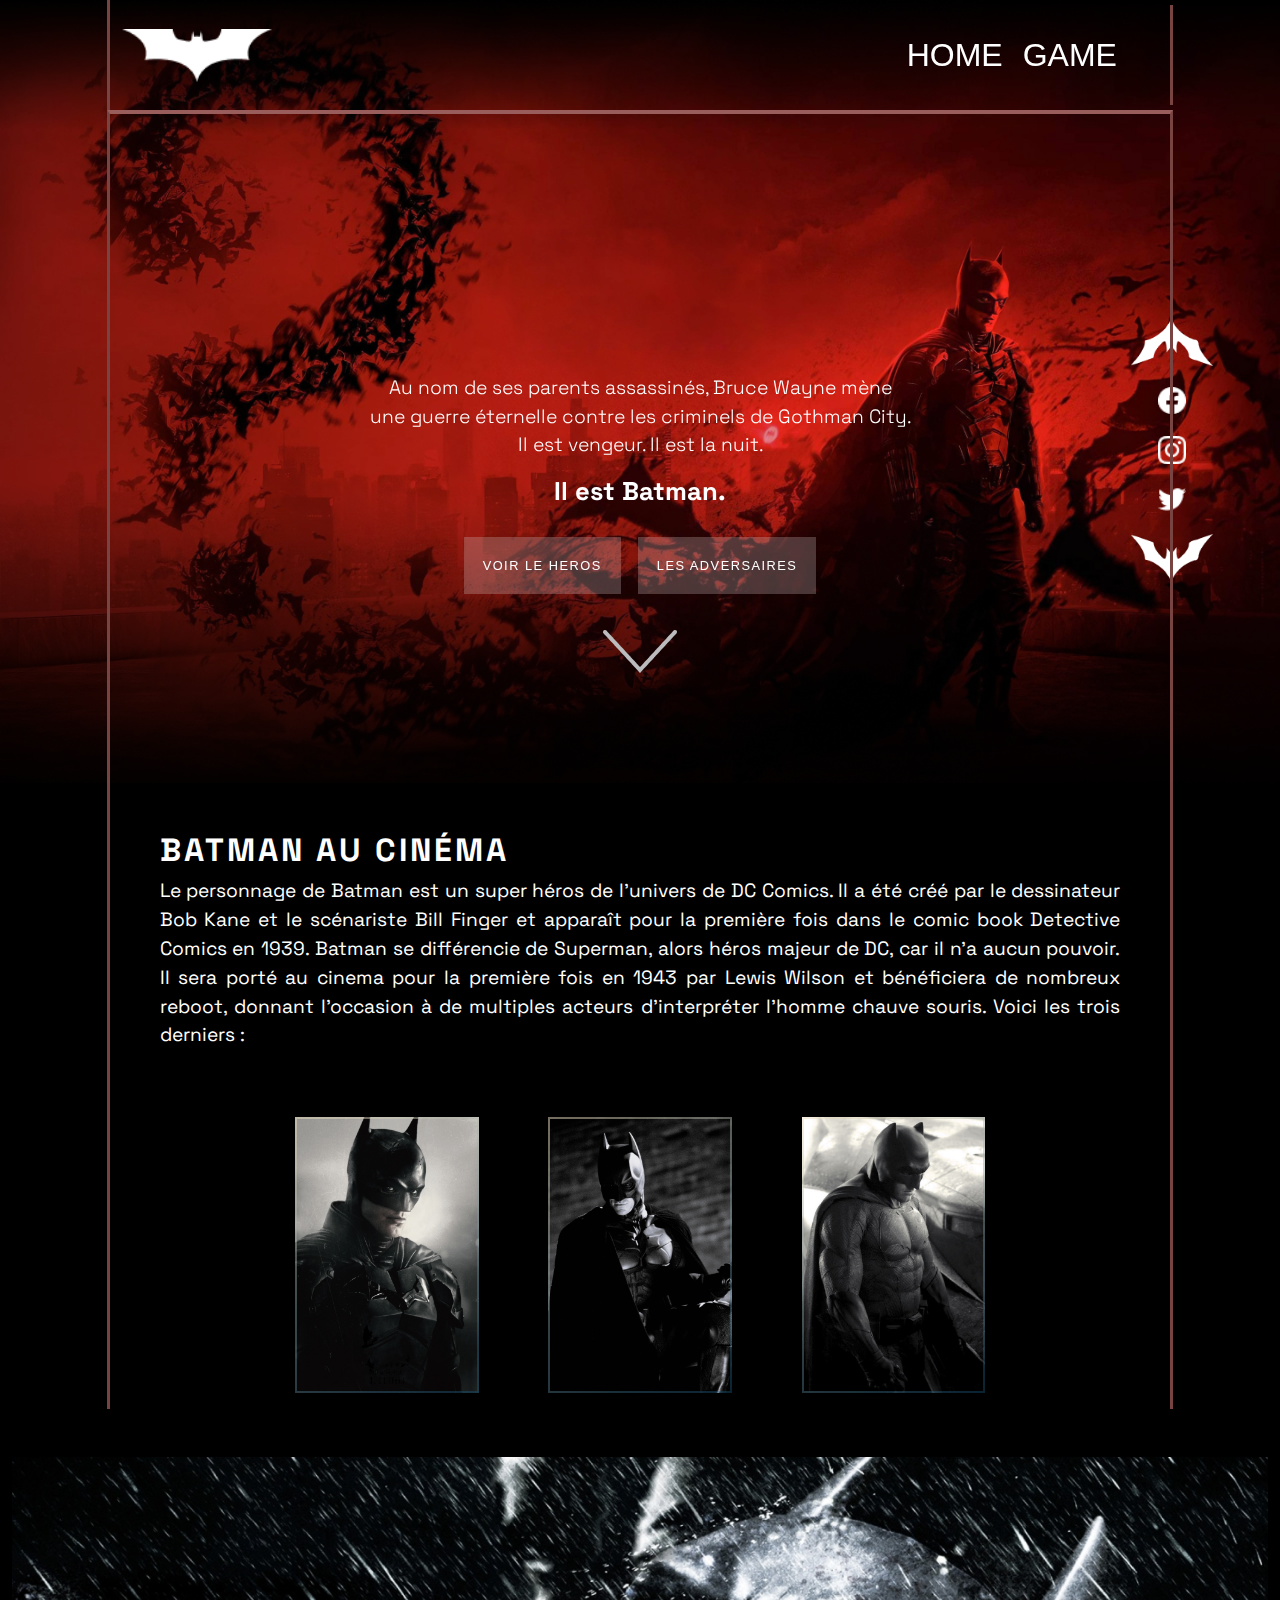
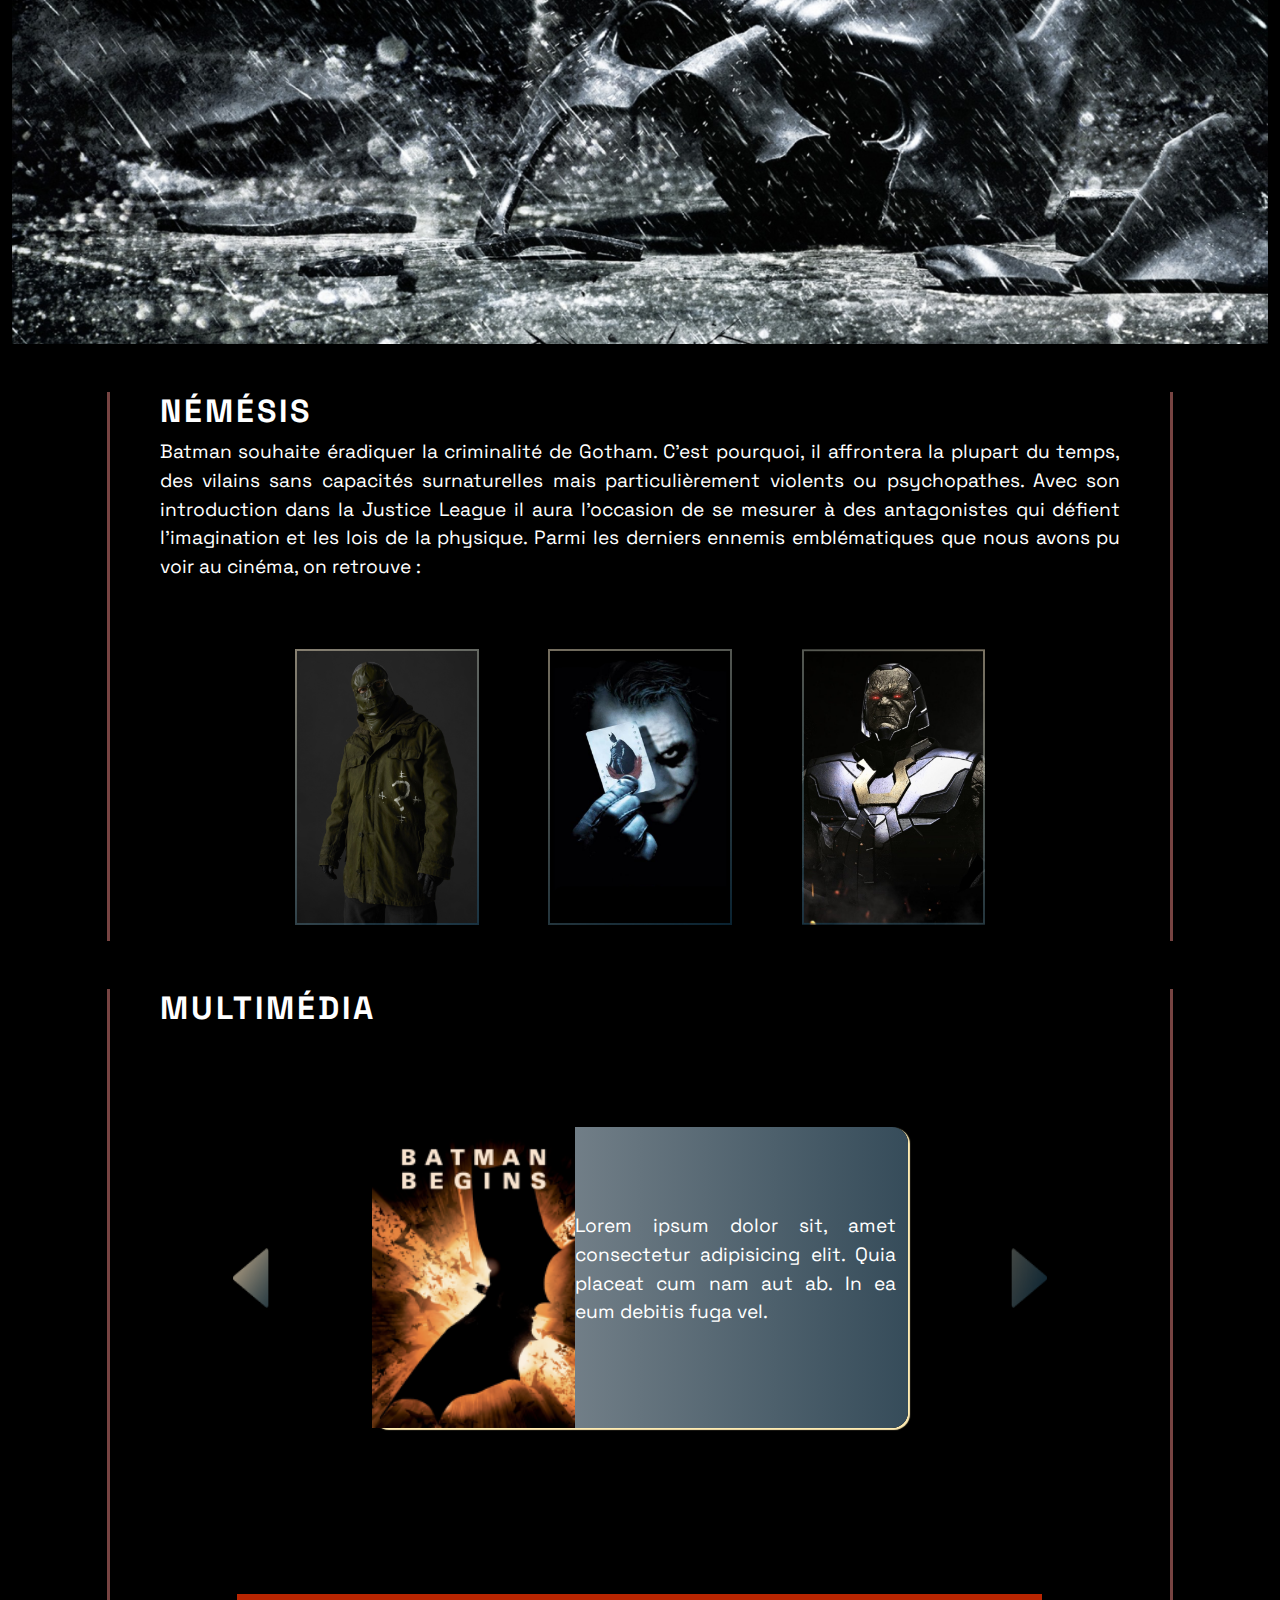
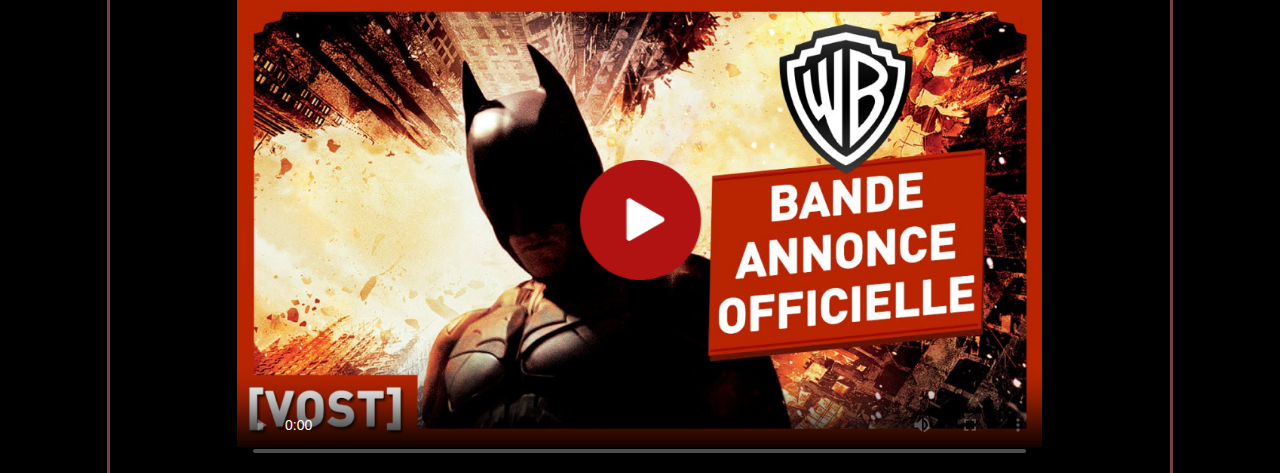
==== index.html @ 52be6b38 "bande annonce modif icon play" ====
<!DOCTYPE html>
<html lang="en">
<head>
    <meta charset="UTF-8">
    <meta http-equiv="X-UA-Compatible" content="IE=edge">
    <meta name="viewport" content="width=device-width, initial-scale=1.0">
    <title>BATMAN</title>
    <!-- Font h1 & Boutons -->
    <link rel="preconnect" href="https://fonts.googleapis.com">
    <link rel="preconnect" href="https://fonts.gstatic.com" crossorigin>
    <link href="https://fonts.googleapis.com/css2?family=Rajdhani:wght@500&display=swap" rel="stylesheet">
    <!-- Font h2 bold-->
    <link rel="preconnect" href="https://fonts.googleapis.com">
    <link rel="preconnect" href="https://fonts.gstatic.com" crossorigin>
    <link href="https://fonts.googleapis.com/css2?family=Space+Grotesk:wght@700&display=swap" rel="stylesheet">
    <!-- Font h2 regular-->
    <link rel="preconnect" href="https://fonts.googleapis.com">
    <link rel="preconnect" href="https://fonts.gstatic.com" crossorigin>
    <link href="https://fonts.googleapis.com/css2?family=Space+Grotesk&display=swap" rel="stylesheet">
    <!-- Links bootstrap & CSS-->
    <link rel="stylesheet" href="./assets/css/bootstrap.css">
    <link rel="stylesheet" href="./assets/css/style.css">
    <!--jquery-->
    <script src="https://code.jquery.com/jquery-3.6.0.min.js" integrity="sha256-/xUj+3OJU5yExlq6GSYGSHk7tPXikynS7ogEvDej/m4=" crossorigin="anonymous"></script>
</head>
 <body>
     <!-- mouse aside -->
     <div id="mouse" class="mouse row col-1 justify-content-center align-content-center">
        <img id= "bat" onscroll="scroll()" src="./assets/Logos/logo_bat_flèche.png">
        <img id= "icon" onscroll="scroll()" src="./assets/Logos/icon_facebook.png">
        <img id= "icon" onscroll="scroll()" src="./assets/Logos/icon_ig.png">
        <img id= "icon" onscroll="scroll()" src="./assets/Logos/icon_tw.png">
        <img id= "bat" onscroll="scroll()" src="./assets/Logos/logo_bat_flèche_2.png">
    </div>
    <main> 
        <nav class="navbar row justify-content-center align-content-center m-0 p-0">
            <div class="logo col-7 justify-content-center align-items-center py-5">
                <img src="./assets/Logos/logohome.png">
            </div>
            <div class="menu col-3 justify-content-center align-items-center py-3">
                <ul>
                    <li id="home" onclick="menu(this.id)">HOME</li>
                    <li id="game" onclick="menu(this.id)">GAME</li>
                </ul>
            </div>
        </nav>
        <div class="contain1 row justify-content-center align-content-center m-0 p-0">
            <!-- Première partie -->
            <div class="text-container1 row col-10 justify-content-center align-content-center">
               
                <p id="text-1">Au nom de ses parents assassinés, Bruce Wayne mène 
                    <br>une guerre éternelle contre les criminels de Gothman City.
                    <br>Il est vengeur. Il est la nuit.
                    <h2>Il est Batman.</h2>
                </p> 
                <div class="boutons">
                    <button id="btn-heros">VOIR LE HEROS</button> 
                    <button id="btn-adversaires">LES ADVERSAIRES</button>               
                </div>
                <div class="fleche-down">
                    <img id= "img-down" src="./assets/Logos/flèche_down_header.png">
                </div>
                
            </div>
            
        </div>       
    </main>
    <!-- Deuxième partie : cards-->
    <div class="contain2 row justify-content-center align-content-center m-0 pt-5 p-0">
        <div class="text-container2 row col-10 justify-content-center align-content-center">
            <h2>BATMAN AU CIN&Eacute;MA</h2>
            <p>Le personnage de Batman est un super héros de l'univers de DC Comics. Il a été créé par le dessinateur Bob Kane et le scénariste Bill Finger et apparaît pour la première fois dans le comic book Detective Comics en 1939. Batman se différencie de Superman, alors héros majeur de DC, car il n'a aucun pouvoir. Il sera porté au cinema pour la première fois en 1943 par Lewis Wilson et bénéficiera de nombreux reboot, donnant l'occasion à de multiples acteurs d'interpréter l'homme chauve souris. Voici les trois derniers :
            </p> 
            <div class="img-container2 row col-10 justify-content-center align-content-center">
                <figure class="col-3" >
                    <img id="card1" onmouseover="showDescription(this.id)" onmouseout="hideDescription(this.id)" src="./assets/Illustrations/Home/Bathome2.png">
                    <div class="text-img-contain1">
                        <p>Nom : <br>
                        Prénom : <br>
                        Date du film : </p>
                    </div> 
                </figure>
                <figure class="col-3">
                    <img id="card2" onmouseover="showDescription(this.id)" onmouseout="hideDescription(this.id)" src="./assets/Illustrations/Home/Bathome3.png">
                    <div class="text-img-contain2">
                        <p>Nom : <br>
                        Prénom : <br>
                        Date du film : </p>
                    </div> 
                </figure>
                <figure class="col-3">
                    <img id="card3" onmouseover="showDescription(this.id)" onmouseout="hideDescription(this.id)" src="./assets/Illustrations/Home/Bathome4.png">
                    <div class="text-img-contain3">
                        <p>Nom : <br>
                        Prénom : <br>
                        Date du film : </p>
                    </div> 
                </figure>
            </div>
        </div> 
        </div>
        
    <!-- troisième partie : slide-->
    <div class="contain2 row justify-content-center align-content-center m-0 pt-5 p-0">
        <div class="container-slide">

            <div class="img-slide">
            <img src="./assets/Illustrations/Home/Batslider1.png" style="width:100%">
            </div>
            
            <div class="img-slide">
            <img src="./assets/Illustrations/Home/Batslider2.png" style="width:100%">
            </div>
            
            <div class="img-slide">
            <img src="./assets/Illustrations/Home/Batslider3.png" style="width:100%">
            </div>

            <div class="img-slide">
                <img src="./assets/Illustrations/Home/Batslider4.png" style="width:100%">
            </div>

            <div class="img-slide">
                <img src="./assets/Illustrations/Home/Batslider5.png" style="width:100%">
            </div>

            <div class="img-slide">
                <img src="./assets/Illustrations/Home/Batslider6.png" style="width:100%">
            </div>

            <div class="img-slide">
                <img src="./assets/Illustrations/Home/Batslider7.png" style="width:100%">
            </div>

            <div class="img-slide fade">
                <img src="./assets/Illustrations/Home/Batslider8.png" style="width:100%">
            </div>

            <div class="img-slide">
                <img src="./assets/Illustrations/Home/Batslider9.png" style="width:100%">
            </div>

            <div class="img-slide">
                <img src="./assets/Illustrations/Home/Batslider10.png" style="width:100%">
            </div>
            
        </div>
    </div>
    
    <!-- Quatrième partie -->
    <div class="contain2 row justify-content-center align-content-center m-0 pt-5 p-0">
        <div class="text-container2 row col-10 justify-content-center align-content-center">
            <h2>N&Eacute;M&Eacute;SIS</h2>
            <p>Batman souhaite éradiquer la criminalité de Gotham. C'est pourquoi, il affrontera la plupart du temps, des vilains sans capacités surnaturelles mais particulièrement violents ou psychopathes. Avec son introduction dans la Justice League il aura l'occasion de se mesurer à des antagonistes qui défient l'imagination et les lois de la physique. Parmi les derniers ennemis emblématiques que nous avons pu voir au cinéma, on retrouve :
            </p>
            <div class="img-container2 row col-10 justify-content-center align-content-center">
                <figure class="col-3" >
                    <img id="card1" onmouseover="showDescription(this.id)" onmouseout="hideDescription(this.id)" src="./assets/Illustrations/Home/Bathome5.png">
                    <div class="text-img-contain1">
                        <h2>Nom : </h2>
                        <h2>Prénom : </h2>
                        <p>Date du film : </p>
                    </div> 
                </figure>
                <figure class="col-3">
                    <img id="card2" onmouseover="showDescription(this.id)" onmouseout="hideDescription(this.id)" src="./assets/Illustrations/Home/Bathome6.png">
                    <div class="text-img-contain2">
                        <h2>Nom : </h2>
                        <h2>Prénom : </h2>
                        <p>Date du film : </p>
                    </div> 
                </figure>
                <figure class="col-3">
                    <img id="card3" onmouseover="showDescription(this.id)" onmouseout="hideDescription(this.id)" src="./assets/Illustrations/Home/Bathome7.png">
                    <div class="text-img-contain3">
                        <h2>Nom : </h2>
                        <h2>Prénom : </h2>
                        <p>Date du film : </p>
                    </div> 
                </figure>
            </div>
        </div>

        <div class="contain2 row justify-content-center align-content-center m-0 pt-5 p-0">
            <div class="text-container2 row col-10 justify-content-center align-content-center">
                <h2>MULTIM&Eacute;DIA</h2>
                <div class="row justify-content-center align-items-center">
                    <img src="./assets/Logos/Icones en + dans Home/icon_flèche_1.png" style="width:60px; height:60px">
                    <div class="slide-cont2 col-10 justify-content-center align-items-center">
                        <img src="./assets/Illustrations/Home/Bathome8.png" style="width:60%; height:auto">
                        <p>Lorem ipsum dolor sit, amet consectetur adipisicing elit. Quia placeat cum nam aut ab. In ea eum debitis fuga vel.</p>
                    </div>
                    
                    <img src="./assets/Logos/Icones en + dans Home/icon_flèche_2.png" style="width:60px; height:60px">
                </div>
                <!-- BANDE ANNONCE -->
                <div class="contain4 row justify-content-center align-items-center m-0 pt-5 p-0">
                    <!-- <iframe id="myVideo" width="900" height="506" src="https://www.youtube.com/embed/jXrFsn9pcZY" title="YouTube video player" frameborder="0" allow="accelerometer; autoplay; clipboard-write; encrypted-media; gyroscope; picture-in-picture" allowfullscreen></iframe> -->
                    <video id="myVideo" width="900" height="506" poster="./assets/Illustrations/Home/Bathome9_ba.png" controls>
                        <source src="./assets/videos/Bande_annonce.mp4" type="video/mp4">
                    </video>
                    <img id="imgVid" onclick="playVid()" src="./assets/Logos/Icones en + dans Home/icon_player.png">
                </div>
            </div>
        </div>
        
    </div> 
     
    <!-- <form>
        <p>
            <input type="checkbox" name="newsletter" value="Hourly">
        
            <input type="checkbox" name="newsletter" value="Daily">
            <input type="checkbox" name="newsletter" value="Weekly">
        
            <input type="checkbox" name="newsletter" value="Monthly">
            <input type="checkbox" name="newsletter" value="Yearly">
        </p>
    </form>
    <div class="score">

    </div> -->

<script type="text/javascript" src="./assets/js/index.js"></script>
</body>
</html>
---- assets/css/style.css ----
h2 {
    font-family: 'Space Grotesk', sans-serif;
    font-weight: bold;
    font-size: 12px;
}
p {
    font-family: 'Space Grotesk', sans-serif;
    font-weight: regular;
    font-size: 12px;
}

main {
    background: url(../Illustrations/Home/Bathome1.png);
    background-size: cover;
    background-repeat: no-repeat;
    height: 87vh;
}
nav {
    padding: 10px;
    height: 90px;
    height: 110px;
}
.logo {
    border-left: 3px solid #774442;
}
.logo img {
    width: 150px;
    height: 53px;
}
.menu {
    border-right: 3px solid #774442;
}
.menu ul {
    display: flex;
    list-style: none;
    padding: 0;
    margin: 0;
    justify-content: center;
}

.menu ul > li {
    color: #fff;
    z-index: 1;
    font-size: 2.5vw;
    margin: 10px;
    font-family: 'Lucida Sans', 'Lucida Sans Regular', 'Lucida Grande', 'Lucida Sans Unicode', Geneva, Verdana, sans-serif;
    text-decoration-line: none;
}
.menu ul > li:hover {
    opacity: 0.8;
}

.left-line {
    border-left : 4px solid #eee;
}

.contain1 {
    position: relative;
    height: 100vh;
}
.text-container1 {
    border-top : 4px solid #995e5c;
    border-left: 3px solid #774442;
    border-right: 3px solid #774442;
    height: 100vh;
    text-align: center;
    color: #fff;
}
.text-container1 p {
    font-size: 1.5vw;
    font-weight: 300;
}
.text-container1 h2 {
    font-size: 2vw;
    font-family: 'Space Grotesk', sans-serif;
    font-weight: regular;
}
.mouse {
    max-width: 10vw;
    min-width: 6vw;
    height: 100vh;
    text-align: center;
    color: #fff;
    position: fixed;
    margin-left: 87.4%;
}
#bat {
    margin: 10px;
}
#icon {
    margin: 11px;
    max-width: 4vw;
    min-width: 3.5vw;
}
#bat:hover, #icon:hover {
    filter: invert(22%) sepia(100%) saturate(1000%) hue-rotate(95deg) brightness(100%) contrast(370%);
}

#btn-heros, #btn-adversaires {
    padding: 19px;
    margin: 6px;
    width: auto;
    border: none;
    background: #d3c3c347;
    color: #fff;
    font-family: 'Radjahni', sans-serif;
    font-weight: 'medium';
    font-size: 1vw;
    letter-spacing: 1.5px;
}
#btn-heros:hover, #btn-adversaires:hover{
    background-image: linear-gradient(to left, #890008, #b4475f, #ca87a8, #eddebf); 
} 

.score {
    background-color: #995e5c;
    width: 150px;
    height: 150px;
    position: absolute;
    margin: 50%;
}

#text-1 {
    font-family: 'Space Grotesk', sans-serif;
    font-weight: regular;
    font-size: 1.5vw;
}
.fleche-down {
    background-color: transparent;
    width: 100%;
    height: 150px;
}
#img-down {
   padding: 30px;
}

/* Deuxième partie */
.contain2{
    background-color: black;
    height: auto;
}
.text-container2 {
    border-left: 3px solid #774442;
    border-right: 3px solid #774442;
    background-color: black;
    text-align: left;
    color: #fff;
    height: auto;
}
.img-container2{
    width : 100%;
}
.text-container2 h2 {
    font-family: 'Space Grotesk', sans-serif;
    font-weight: bold;
    font-size: 2.5vw;
    width: 95%;
    letter-spacing: 3px;
}
.text-container2 p {
    font-family: 'Space Grotesk', sans-serif;
    font-weight: regular;
    font-size: 1.5vw;
    width: 95%;
    text-align: justify;
}
#card1, #card2, #card3 {
    width: 80%;
    height: auto;
    transition: 0.5s;
}
figure {
    position: relative;
    width: 100%;
    height: auto;
    text-align: center;
    padding-top: 5%;
}
.text-img-contain1, .text-img-contain2, .text-img-contain3 {
    position: absolute;
    width: 93%;
    top: 75%;
    height: auto;
    background: black;
    opacity: 0.8;
    border-bottom: 3px solid skyblue;
    color: white;
    display: none;
    padding-left : 5%;
}
/* slide */
.container-slide {
    height: auto;
    background: black;
}
.img-slide {
    display: none;
}
.img-slide img {
    vertical-align: middle;
}
  .active {
    background-color: #717171;
  }
  
  /* Fading animation */
  .img-slide {
    animation-name: fade;
    animation-duration: 1.5s;
  }
  
  @keyframes img-slide {
    from {opacity: .4} 
    to {opacity: 1}
  }


  /* MULTIMEDIA */
.slide-cont2 {
    display: flex;
    background-image: linear-gradient(to right, #979fa4, #7e8991, #65747e, #4d606c, #364c5a);
    border-radius: 16px;
    padding-left: 0;
    width: 53%;
    margin: 9%;
    box-shadow: #ffecb3 1.3px 1.7px 1px;
}
/* BANDE ANNONCE */
.contain4 {
    width: 80%;
}
.contain4 img {
    position: absolute;
    width: 145px;
    height: 120px;
    margin: auto;
}
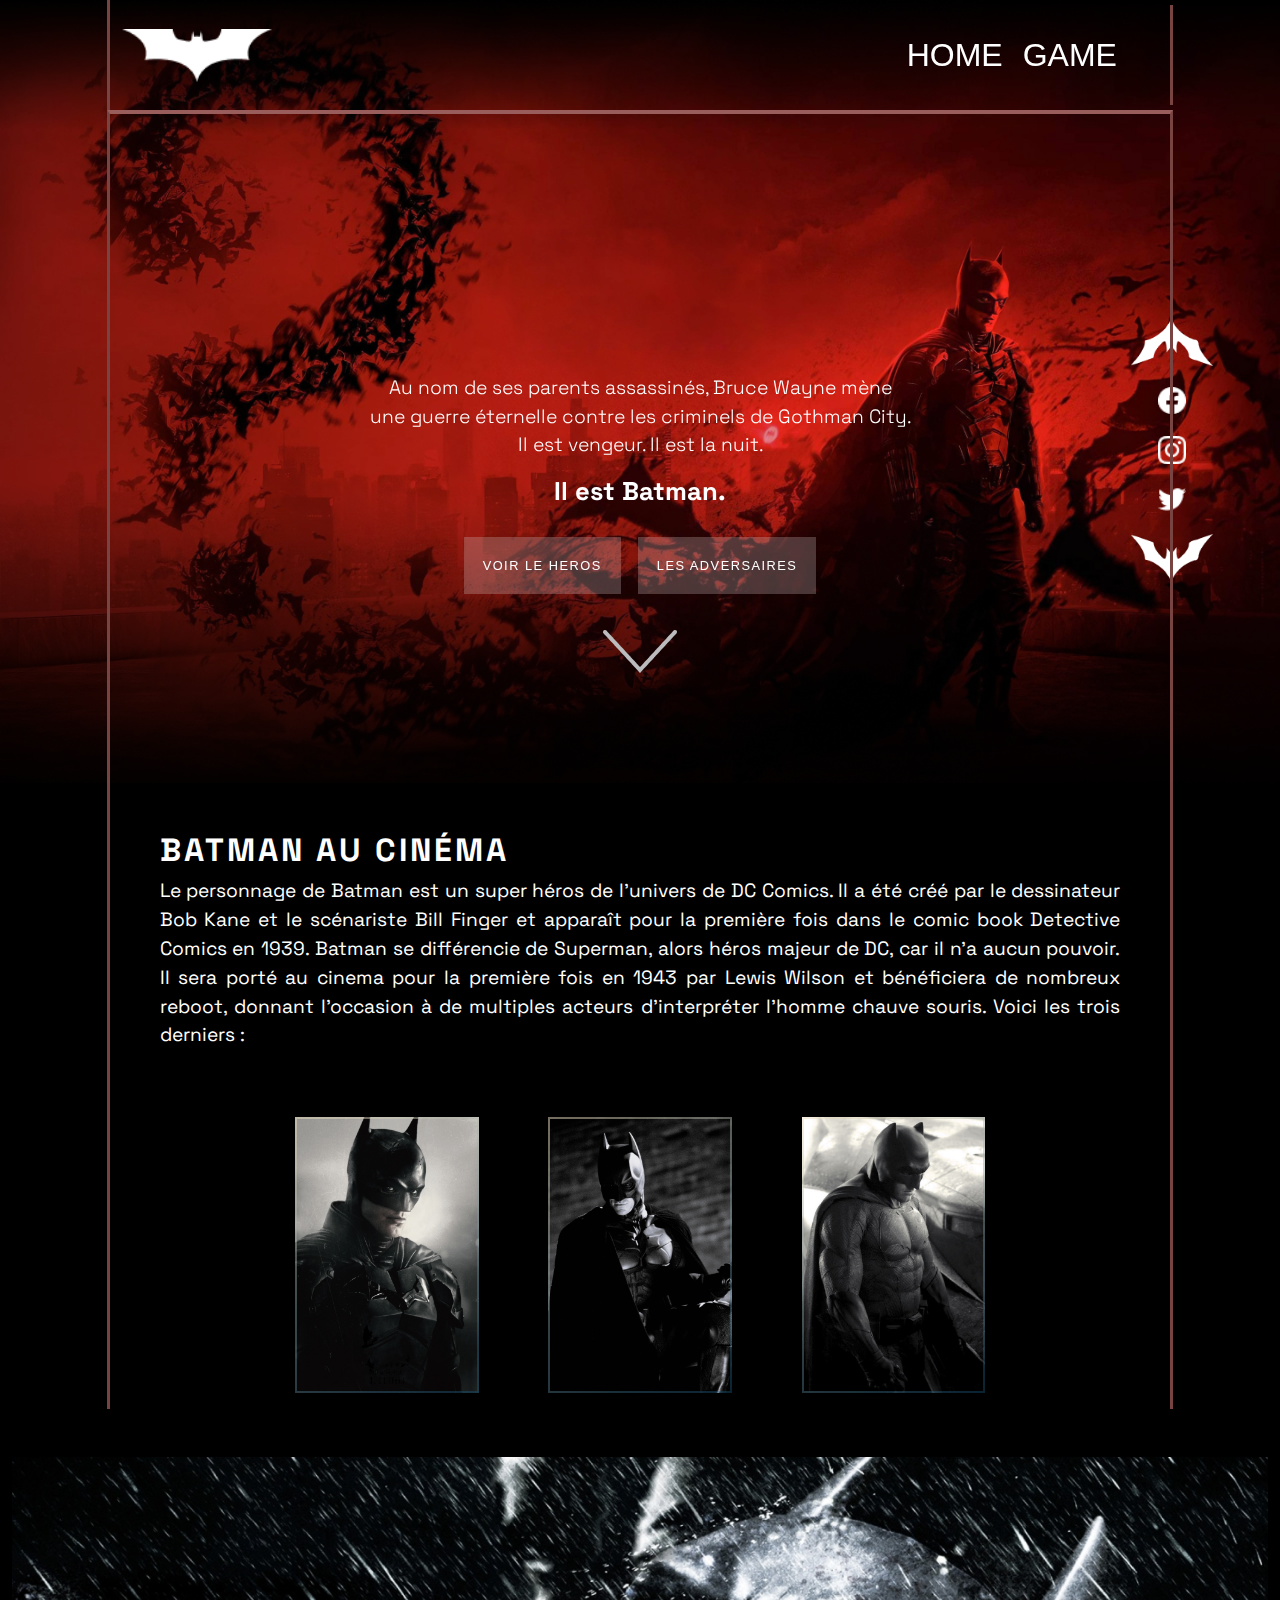
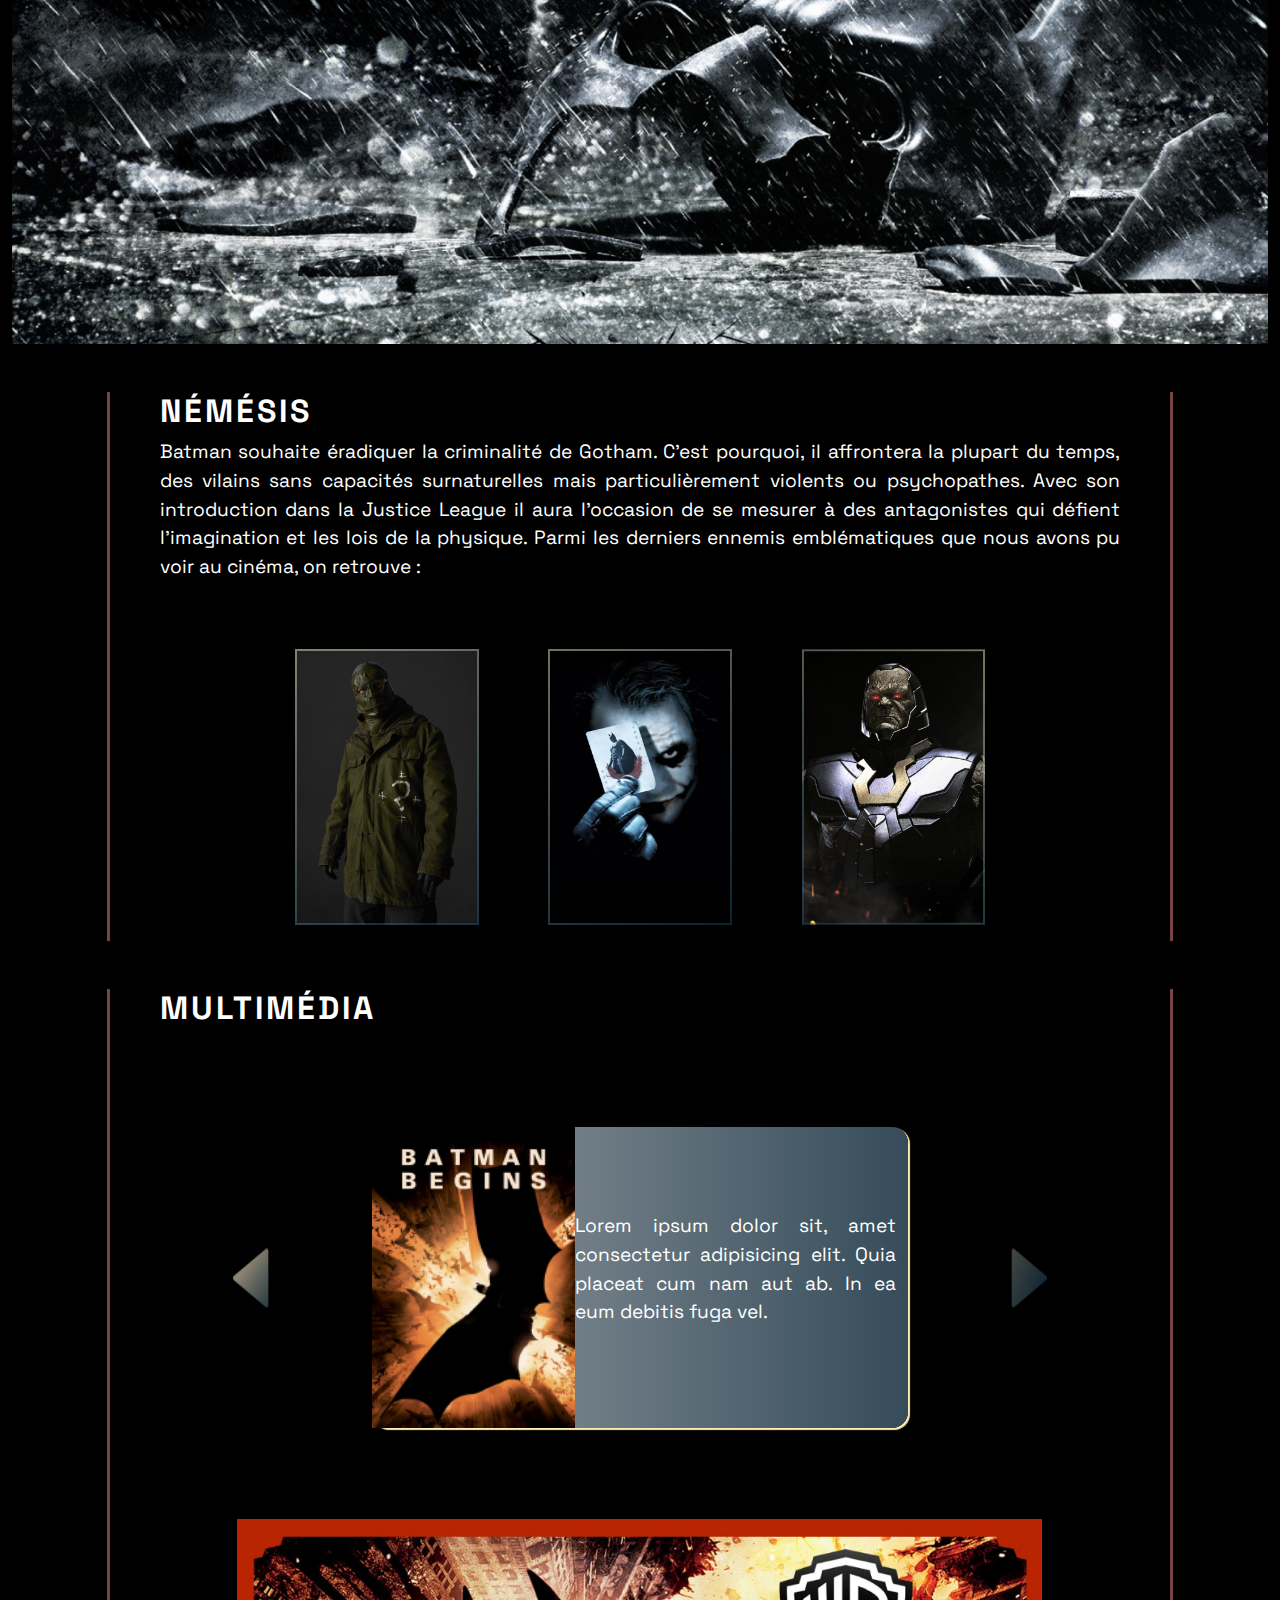
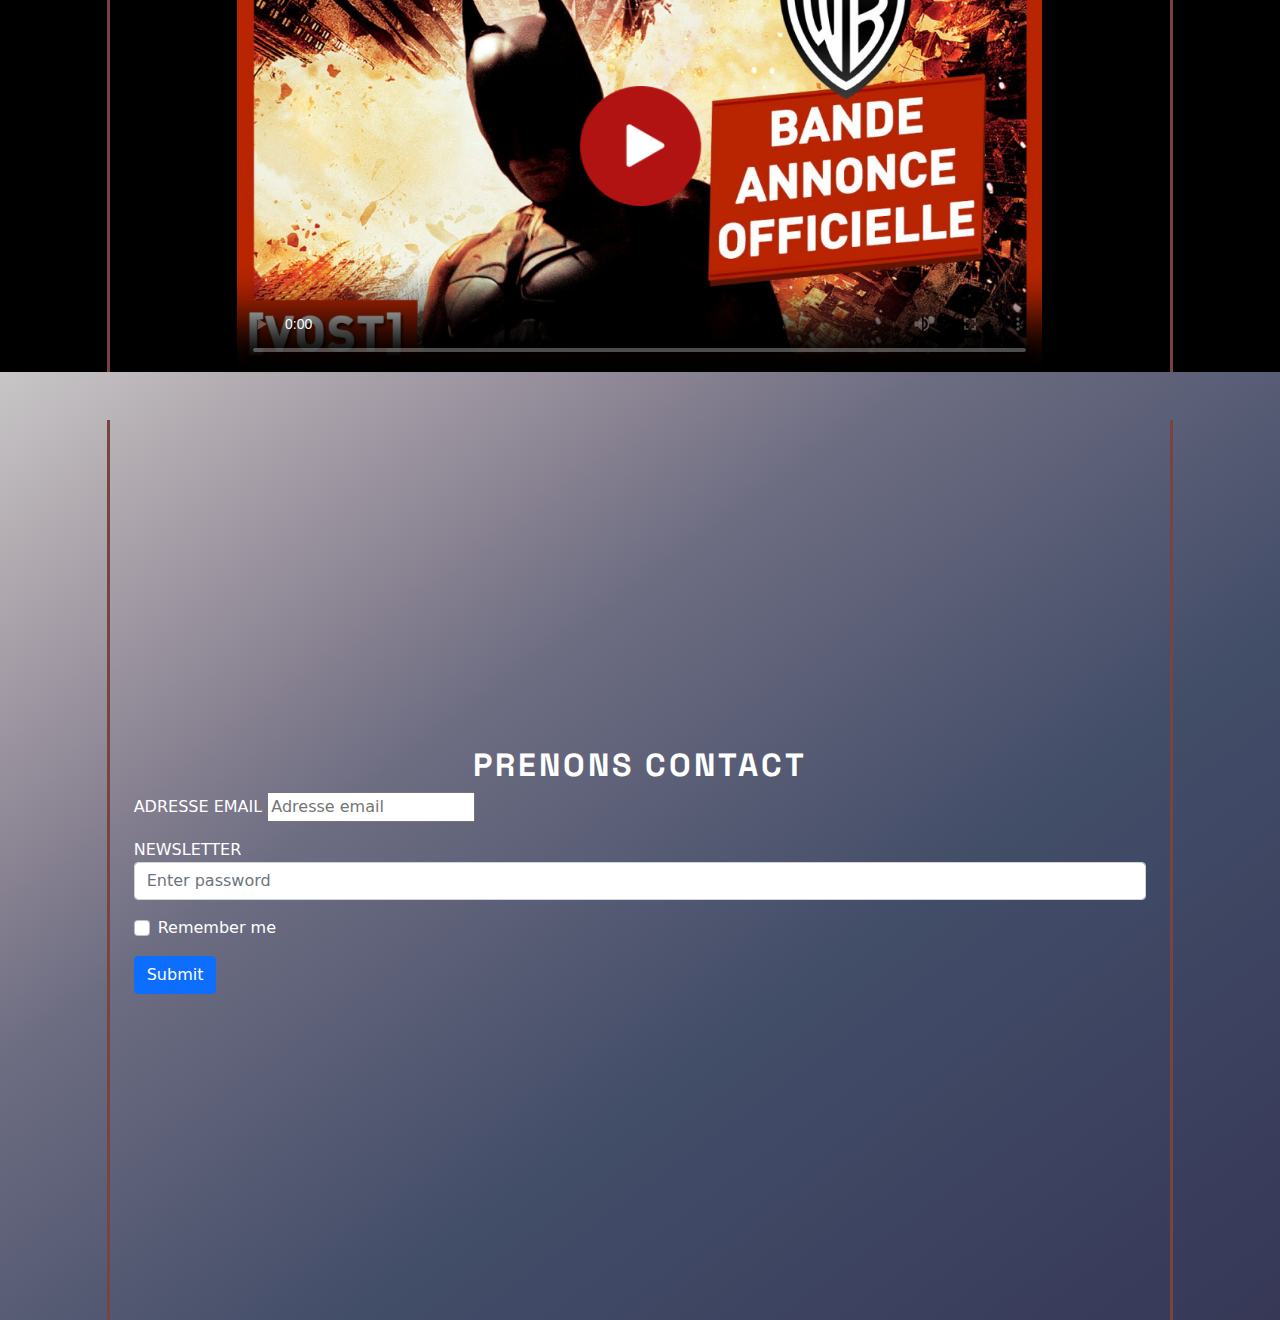
==== commit e657b764: "Formulaire first modif" ====
--- a/index.html
+++ b/index.html
@@ -194,15 +194,36 @@
                     <img src="./assets/Logos/Icones en + dans Home/icon_flèche_2.png" style="width:60px; height:60px">
                 </div>
                 <!-- BANDE ANNONCE -->
-                <div class="contain4 row justify-content-center align-items-center m-0 pt-5 p-0">
+                <div class="contain4 row justify-content-center align-items-center m-0 p-0">
                     <!-- <iframe id="myVideo" width="900" height="506" src="https://www.youtube.com/embed/jXrFsn9pcZY" title="YouTube video player" frameborder="0" allow="accelerometer; autoplay; clipboard-write; encrypted-media; gyroscope; picture-in-picture" allowfullscreen></iframe> -->
-                    <video id="myVideo" width="900" height="506" poster="./assets/Illustrations/Home/Bathome9_ba.png" controls>
+                    <video id="baVideo" width="100%" height="auto" poster="./assets/Illustrations/Home/Bathome9_ba.png" controls>
                         <source src="./assets/videos/Bande_annonce.mp4" type="video/mp4">
                     </video>
                     <img id="imgVid" onclick="playVid()" src="./assets/Logos/Icones en + dans Home/icon_player.png">
                 </div>
             </div>
         </div>
+
+        <div class="contain6 row justify-content-center align-content-center m-0 pt-5 p-0">
+            <div class="text-container6 row col-10 justify-content-center align-content-center">
+                <h2>PRENONS CONTACT</h2>
+                <form action="/action_page.php">
+                    <div class="mb-3">
+                      <label for="email">ADRESSE EMAIL</label>
+                      <input type="email" id="email" placeholder="Adresse email" name="email">
+                    </div>
+                    <div class="mb-3">
+                      <label for="pwd">NEWSLETTER</label>
+                      <input type="password" class="form-control" id="pwd" placeholder="Enter password" name="pswd">
+                    </div>
+                    <div class="form-check mb-3">
+                      <label class="form-check-label">
+                        <input class="form-check-input" type="checkbox" name="remember"> Remember me
+                      </label>
+                    </div>
+                    <button type="submit" class="btn btn-primary">Submit</button>
+                  </form>
+            </div>
         
     </div> 
      
--- a/assets/css/style.css
+++ b/assets/css/style.css
@@ -235,4 +235,33 @@
     width: 145px;
     height: 120px;
     margin: auto;
+}
+
+/* PRENONS CONTACT */
+.contain6 {
+    background-image: linear-gradient(to right bottom, #c8c6c7, #b4aeb3, #9f97a2, #878191, #6d6d82, #5f6279, #515771, #424d68, #3f4864, #3c425f, #393d5b, #363856);
+    justify-content: center;
+    align-items: center;
+}
+.text-container6 {
+    border-left: 3px solid #774442;
+    border-right: 3px solid #774442;
+    text-align: left;
+    color: #fff;
+    height: 100vh;
+}
+.text-container6 h2 {
+    font-family: 'Space Grotesk', sans-serif;
+    font-weight: bold;
+    font-size: 2.5vw;
+    width: 95%;
+    letter-spacing: 3px;
+    text-align: center;
+}
+.text-container6 p {
+    font-family: 'Space Grotesk', sans-serif;
+    font-weight: regular;
+    font-size: 1.5vw;
+    width: 95%;
+    text-align: justify;
 }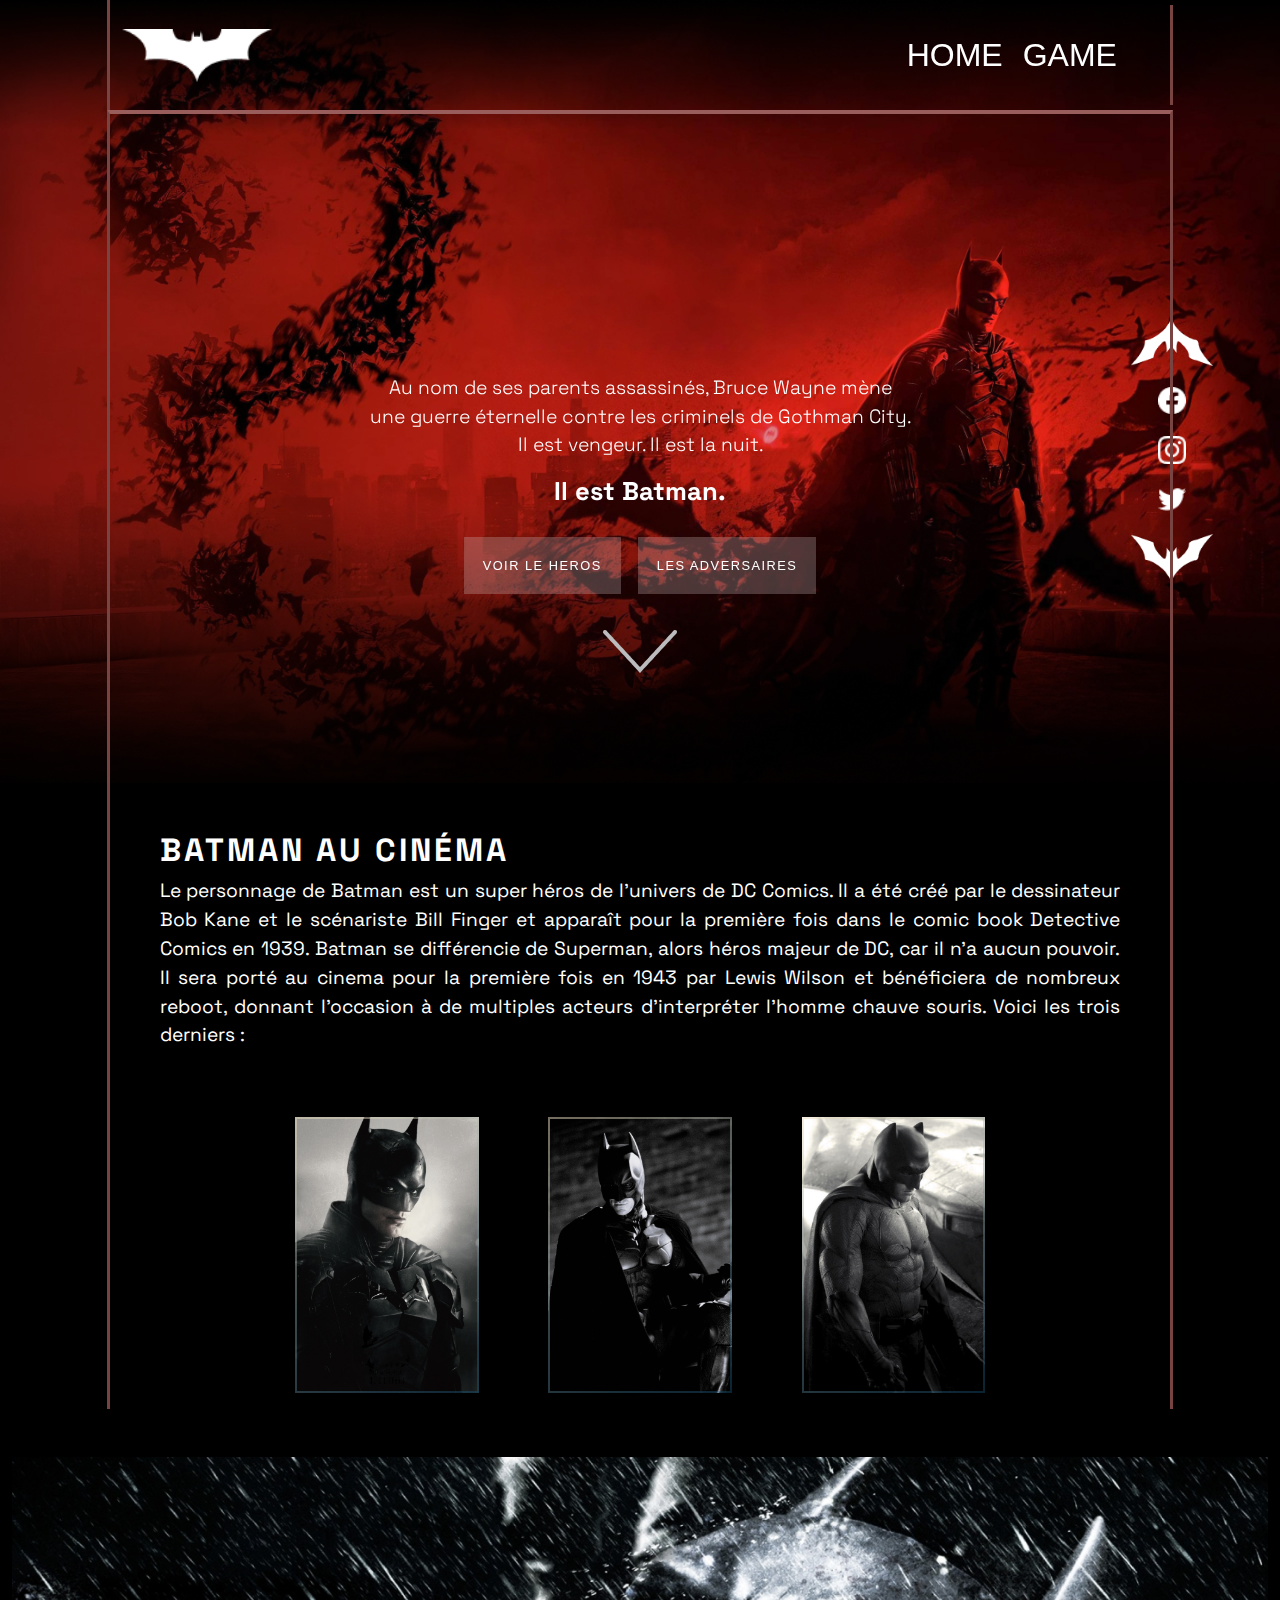
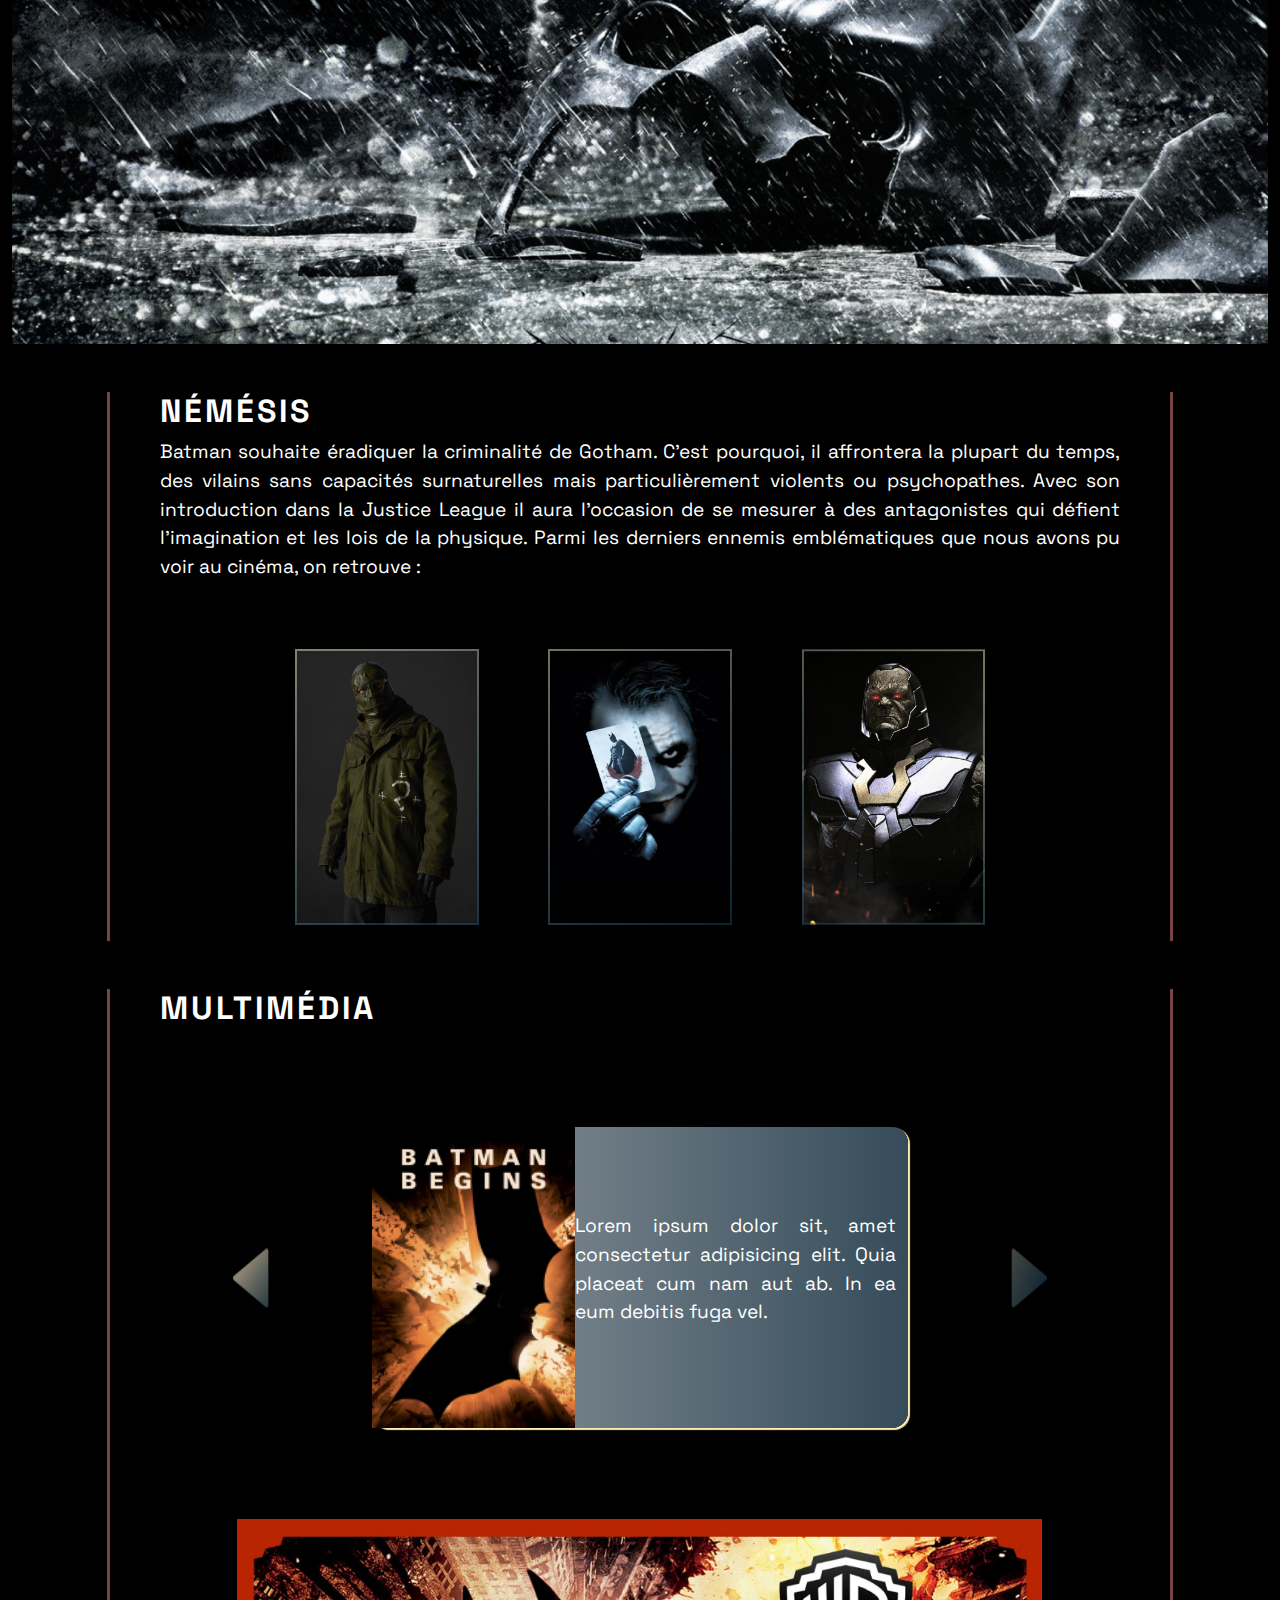
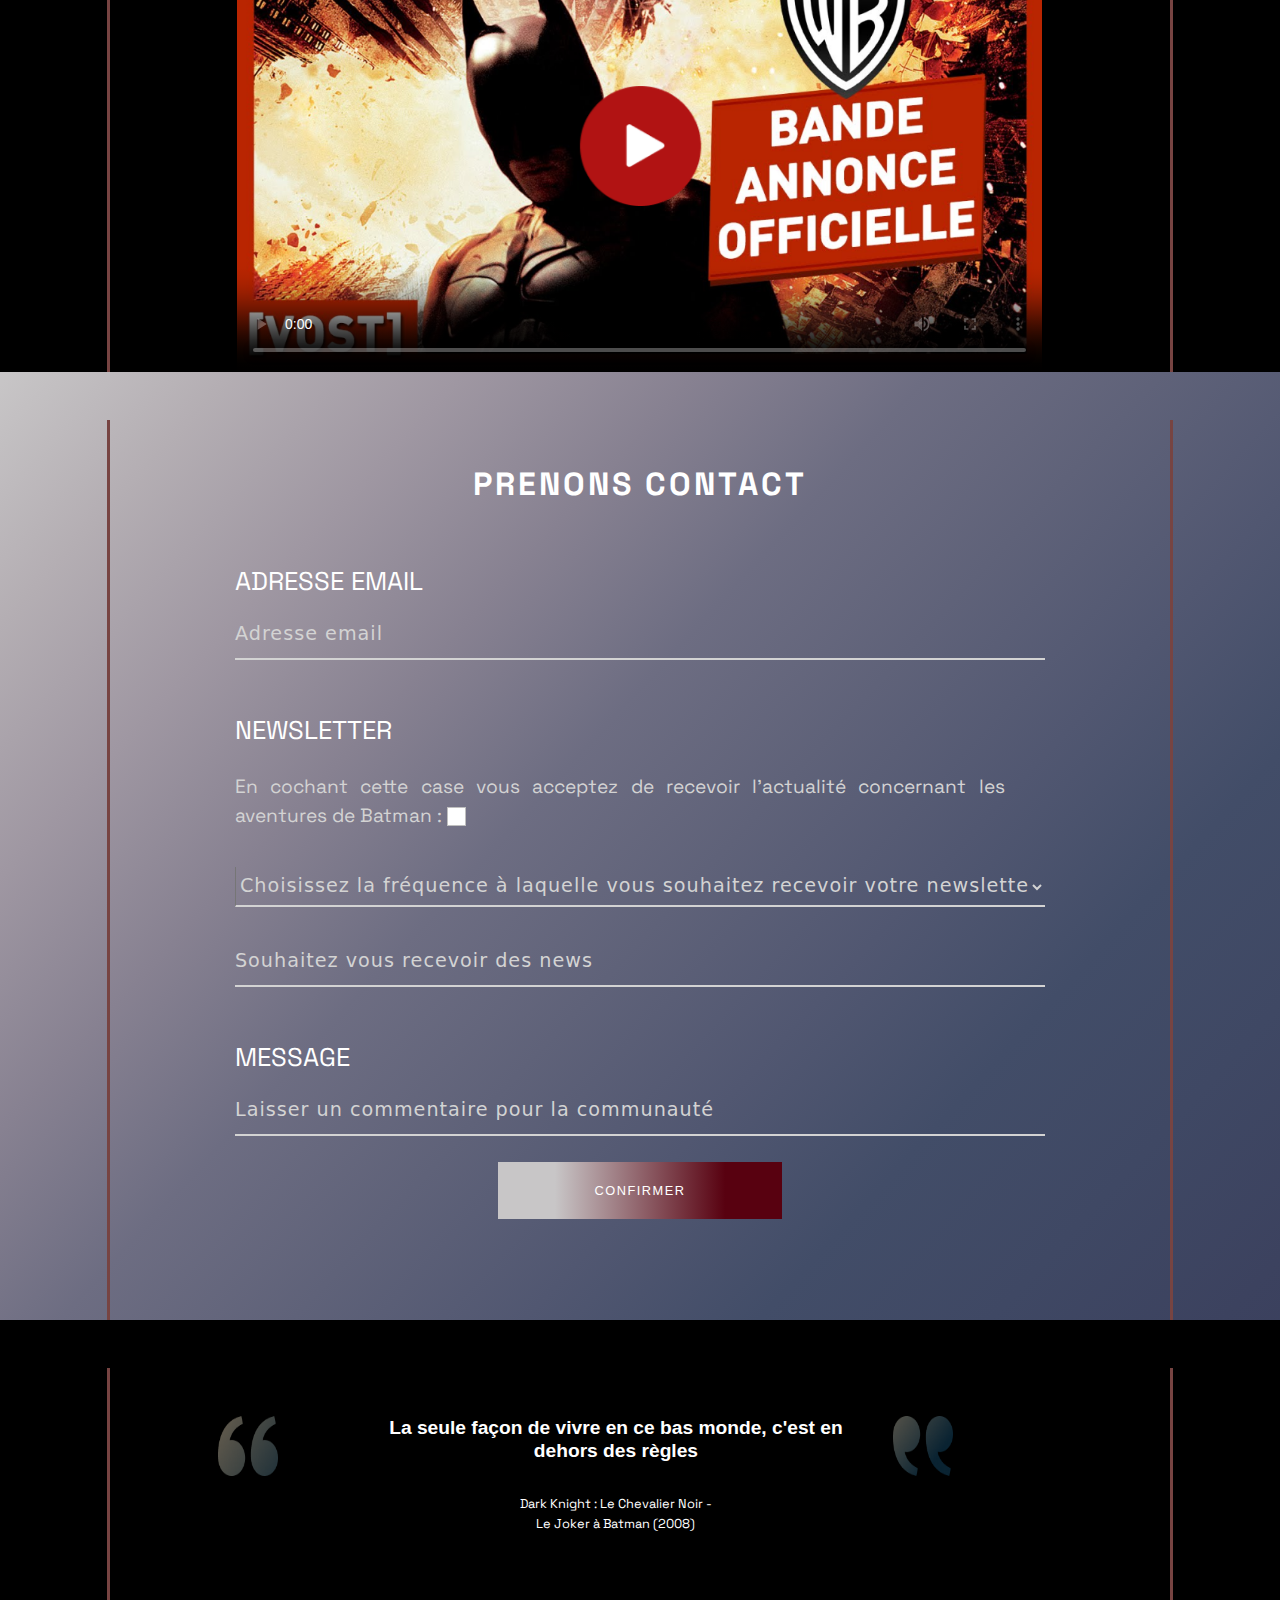
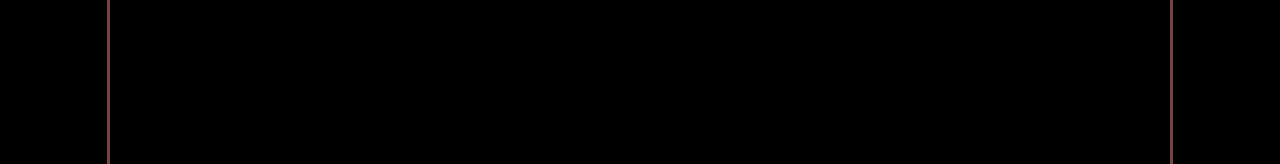
==== commit 3159313a: "footer slide" ====
--- a/index.html
+++ b/index.html
@@ -101,8 +101,8 @@
         </div>
         
     <!-- troisième partie : slide-->
-    <div class="contain2 row justify-content-center align-content-center m-0 pt-5 p-0">
-        <div class="container-slide">
+    <div class="contain2 row justify-content-center align-content-center m-0 pt-5 p-0" >
+        <div class="container-slide" onscroll="showFirstSlides()">
 
             <div class="img-slide">
             <img src="./assets/Illustrations/Home/Batslider1.png" style="width:100%">
@@ -150,6 +150,7 @@
     <!-- Quatrième partie -->
     <div class="contain2 row justify-content-center align-content-center m-0 pt-5 p-0">
         <div class="text-container2 row col-10 justify-content-center align-content-center">
+        <!-- NEMESIS -->
             <h2>N&Eacute;M&Eacute;SIS</h2>
             <p>Batman souhaite éradiquer la criminalité de Gotham. C'est pourquoi, il affrontera la plupart du temps, des vilains sans capacités surnaturelles mais particulièrement violents ou psychopathes. Avec son introduction dans la Justice League il aura l'occasion de se mesurer à des antagonistes qui défient l'imagination et les lois de la physique. Parmi les derniers ennemis emblématiques que nous avons pu voir au cinéma, on retrouve :
             </p>
@@ -182,6 +183,7 @@
         </div>
 
         <div class="contain2 row justify-content-center align-content-center m-0 pt-5 p-0">
+        <!-- MULTIMEDIA -->
             <div class="text-container2 row col-10 justify-content-center align-content-center">
                 <h2>MULTIM&Eacute;DIA</h2>
                 <div class="row justify-content-center align-items-center">
@@ -193,7 +195,7 @@
                     
                     <img src="./assets/Logos/Icones en + dans Home/icon_flèche_2.png" style="width:60px; height:60px">
                 </div>
-                <!-- BANDE ANNONCE -->
+        <!-- BANDE ANNONCE -->
                 <div class="contain4 row justify-content-center align-items-center m-0 p-0">
                     <!-- <iframe id="myVideo" width="900" height="506" src="https://www.youtube.com/embed/jXrFsn9pcZY" title="YouTube video player" frameborder="0" allow="accelerometer; autoplay; clipboard-write; encrypted-media; gyroscope; picture-in-picture" allowfullscreen></iframe> -->
                     <video id="baVideo" width="100%" height="auto" poster="./assets/Illustrations/Home/Bathome9_ba.png" controls>
@@ -203,29 +205,104 @@
                 </div>
             </div>
         </div>
-
+        <!-- FORMULAIRE -->
         <div class="contain6 row justify-content-center align-content-center m-0 pt-5 p-0">
             <div class="text-container6 row col-10 justify-content-center align-content-center">
                 <h2>PRENONS CONTACT</h2>
-                <form action="/action_page.php">
-                    <div class="mb-3">
+                <form action="/action_page.php" id="form justify-content-center align-content-center">
+                    <div class="form-contain">
                       <label for="email">ADRESSE EMAIL</label>
-                      <input type="email" id="email" placeholder="Adresse email" name="email">
-                    </div>
-                    <div class="mb-3">
-                      <label for="pwd">NEWSLETTER</label>
-                      <input type="password" class="form-control" id="pwd" placeholder="Enter password" name="pswd">
-                    </div>
-                    <div class="form-check mb-3">
-                      <label class="form-check-label">
-                        <input class="form-check-input" type="checkbox" name="remember"> Remember me
-                      </label>
-                    </div>
-                    <button type="submit" class="btn btn-primary">Submit</button>
+                      <div id="text-form" type="email" name="email">Adresse email</div>
+                    </div>
+                    <div class="form-contain">
+                        <label for="email">NEWSLETTER</label>
+                        <p>En cochant cette case vous acceptez de recevoir l'actualité concernant les aventures de Batman :  <input class="form-check-input" type="checkbox" name="remember"> </p>
+                        <div id="text-form2" type="text" name="text">
+                            <select id="text-form" name="text">
+                                <option value="choix">Choisissez la fréquence à laquelle vous souhaitez recevoir votre newsletter</option>
+                                <option value="semaine">Hebdomadaire</option>
+                                <option value="mois">Mensuelle</option>
+                                <option value="trimestre">Trimestrielle</option>
+                              </select>
+                        </div>
+                        <div id="text-form" type="text" name="text">Souhaitez vous recevoir des news</div>
+                    </div>
+
+                    <div>                     
+
+                    <div class="form-contain">
+                        <label for="email">MESSAGE</label>
+                        <div id="text-form" type="text" name="text">Laisser un commentaire pour la communauté</div>
+                        <div class="boutons" style="text-align: center;">
+                            <button id="btn-confirm">CONFIRMER</button>               
+                        </div>
+                    </div>  
                   </form>
             </div>
-        
-    </div> 
+        </div> 
+        <div class="contain7 row justify-content-center align-content-center m-0 pt-5 p-0">
+            <!-- FOOTER -->
+            <div class="text-container7 row col-10 py-5" onscroll="showSecondSlides()">
+                <div class="row justify-content-center">
+                    <div class="slide-cont-img col-2">
+                        <img src="./assets/Logos/Icones en + dans Home/icon_guillemets_1.png" style="width:60px; height:60px">
+                    </div>
+                    
+                    <div class="slide-cont col-6" id="citation1">
+                        <h2>La seule façon de vivre en ce bas monde, c'est en dehors des règles</h2>
+                        <p style="text-align:center">Dark Knight : Le Chevalier Noir - <br> Le Joker à Batman (2008) </p>
+                    </div>   
+                    
+                    <div class="slide-cont col-6" id="citation2">
+                        <h2>Soit on meurt en héros, soit on vit assez longtemps pour se voir endosser le rôle du méchant.</h2>
+                        <p style="text-align:center">Dark Knight : Le Chevalier Noir - <br> Harvey Dent (2008) </p>
+                    </div>
+
+                    <div class="slide-cont col-6" id="citation3">
+                        <h2>Le héros peut être en chacun, même en celui qui fait une chose aussi simple et rassurante que mettre un manteau sur les épaules d'un garçon et ainsi lui faire comprendre que le monde ne s'est pas écroulé.</h2>
+                        <p style="text-align:center">Dark Knight : The Dark Knight Rises - <br> Batman à James Gordon (2012) </p>
+                    </div>
+
+                    <div class="slide-cont col-6" id="citation4">
+                        <h2>Ah ! Tu crois que l'obscurité est ton allié. Tu n'a fait qu'adopter la pénombre. Moi je suis né dedans, j'ai été façonné par elle. Je n'ai découvert la lumière qu'a l'âge d'homme, et alors, elle m'a juste paru AVEUGLANTE!</h2>
+                        <p style="text-align:center">Dark Knight : The Dark Knight Rises - <br> Bane à Batman (2012) </p>
+                    </div>
+
+                    <div class="slide-cont col-6" id="citation5">
+                        <h2>Je vous prépare la batmoto monsieur ? - En pleine journée Alfred ? Pas très subtile. - La Lamborghini alors... beaucoup plus subtile.</h2>
+                        <p style="text-align:center">Dark Knight : The Dark Knight: Le Chevalier Noir  - <br> Alfred et Batman (2008) </p>
+                    </div>
+
+                    <div class="slide-cont col-6" id="citation6">
+                        <h2>Freeze, t'es givré ! </h2>
+                        <p style="text-align:center">Batman & Robin - <br> Batman à Mr Freeze (1997) </p>
+                    </div>
+
+                    <div class="slide-cont col-6" id="citation7">
+                        <h2>La peur est un outil. Cette lumière qui déchire le ciel, ce n'est pas qu'un appel à l'aide. C'est un avertissement.</h2>
+                        <p style="text-align:center">Batman - <br> Batman (2022) </p>
+                    </div>
+
+                    <div class="slide-cont col-6" id="citation8">
+                        <ul>
+                            <li>Pourquoi tombons nous Bruce ?</li>
+                            <li>Pour mieux apprendre à nous relever. </li>
+                        </ul>
+                        <p style="text-align:center">Batman Begins - <br> Thomas Wayne à Bruce Wayne 8 ans (2005) </p>
+                    </div>
+
+                    <div class="slide-cont col-6" id="citation9">
+                        <h2>Des hommes tombent du ciel, les dieux crachent la foudre, des innoncents meurent. C'est comme cela que ça commence, monsieur. De la fureur, de la fièvre, un sentiment d'impuissance, qui rend les hommes bien... cruels.</h2>
+                        <p style="text-align:center">Batman v Superman : l'aube de la justice - <br> Alfred à Batman (2016) </p>
+                    </div>
+
+                    <div class="slide-cont-img col-2">
+                        <img src="./assets/Logos/Icones en + dans Home/icon_guillemets_2.png" style="width:60px; height:60px">
+                    </div>
+                    
+                </div>
+            </div>
+        </div>
      
     <!-- <form>
         <p>
--- a/assets/css/style.css
+++ b/assets/css/style.css
@@ -194,7 +194,7 @@
     height: auto;
     background: black;
 }
-.img-slide {
+.img-slide, .slide-cont {
     display: none;
 }
 .img-slide img {
@@ -264,4 +264,82 @@
     font-size: 1.5vw;
     width: 95%;
     text-align: justify;
+}
+/* FORMULAIRE */
+.form-contain {
+    width: 80%;
+    margin: 5% auto;
+}
+.form-contain label {
+    font-family: 'Space Grotesk', sans-serif;
+    font-weight: regular;
+    font-size: 2vw;
+}
+
+#text-form {
+    height: 40px;
+    margin: 20px auto;
+    background: transparent;
+    border-bottom: 2px solid lightgrey;
+    color: lightgrey;
+    font-size: 1.5vw;
+    letter-spacing: 1px;
+    width: 100%;
+    border-top: none;
+    border-right: none;
+}
+.form-contain p {
+    color: lightgrey;
+    padding-top: 3%;
+}
+#btn-confirm {
+    padding: 19px;
+    margin: 6px;
+    width: 35%;
+    border: none;
+    /* background-image: linear-gradient(to right, #c8c6c7, #b9a7af, #ab8996, #9c6c7b, #8d4e60, #843e50, #7a2e40, #701c30, #6a1528, #640f20, #5e0718, #580110); */
+    background: rgb(88,1,16);
+    background: linear-gradient(90deg,  rgba(200,198,199,1) 20%, rgba(88,1,16,1) 80%);
+    font-family: 'Radjahni', sans-serif;
+    font-weight: 'medium';
+    font-size: 1vw;
+    letter-spacing: 1.5px;
+    color: white;
+}
+#btn-confirm:hover {
+    /* background-image: linear-gradient(to left, #890008, #b4475f, #ca87a8, #eddebf);  */
+    background: rgb(88,1,16);
+    background: linear-gradient(90deg,  rgba(200,198,199,1) 0%, rgba(88,1,16,1) 100%);
+} 
+
+/* Footer */
+.contain7 {
+    background-color: black;
+    justify-content: center;
+    align-items: center;
+}
+.text-container7 {
+    border-left: 3px solid #774442;
+    border-right: 3px solid #774442;
+    text-align: left;
+    color: #fff;
+    height: auto;
+}
+.text-container7 h2 {
+    font-family: 'Radjahni', sans-serif;
+    font-weight: bold;
+    font-size: 1.5vw;
+    width: 95%;
+    text-align: center;
+}
+.text-container7 p {
+    font-family: 'Space Grotesk', sans-serif;
+    font-weight: regular;
+    font-size: 1vw;
+    width: 95%;
+    text-align: justify;
+    padding-top: 5%;
+}
+.slide-cont-img {
+    height: 300px;
 }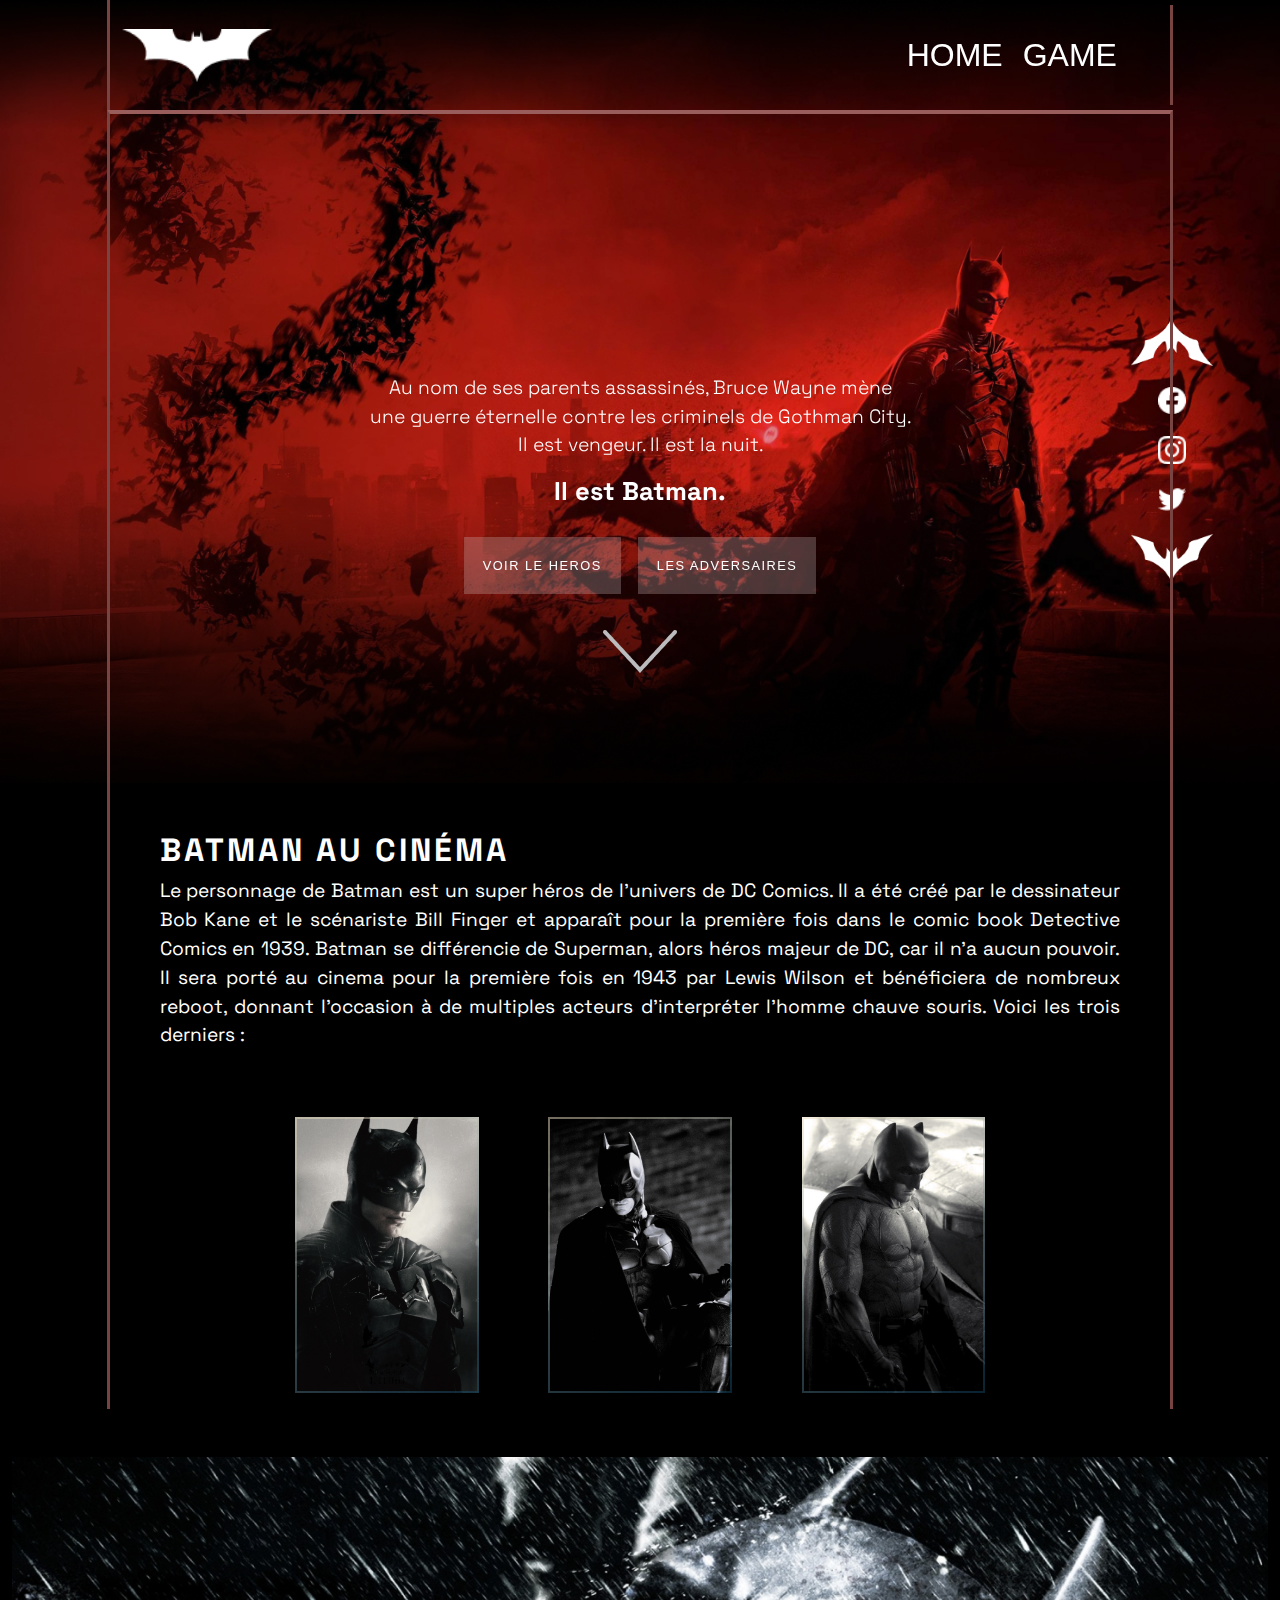
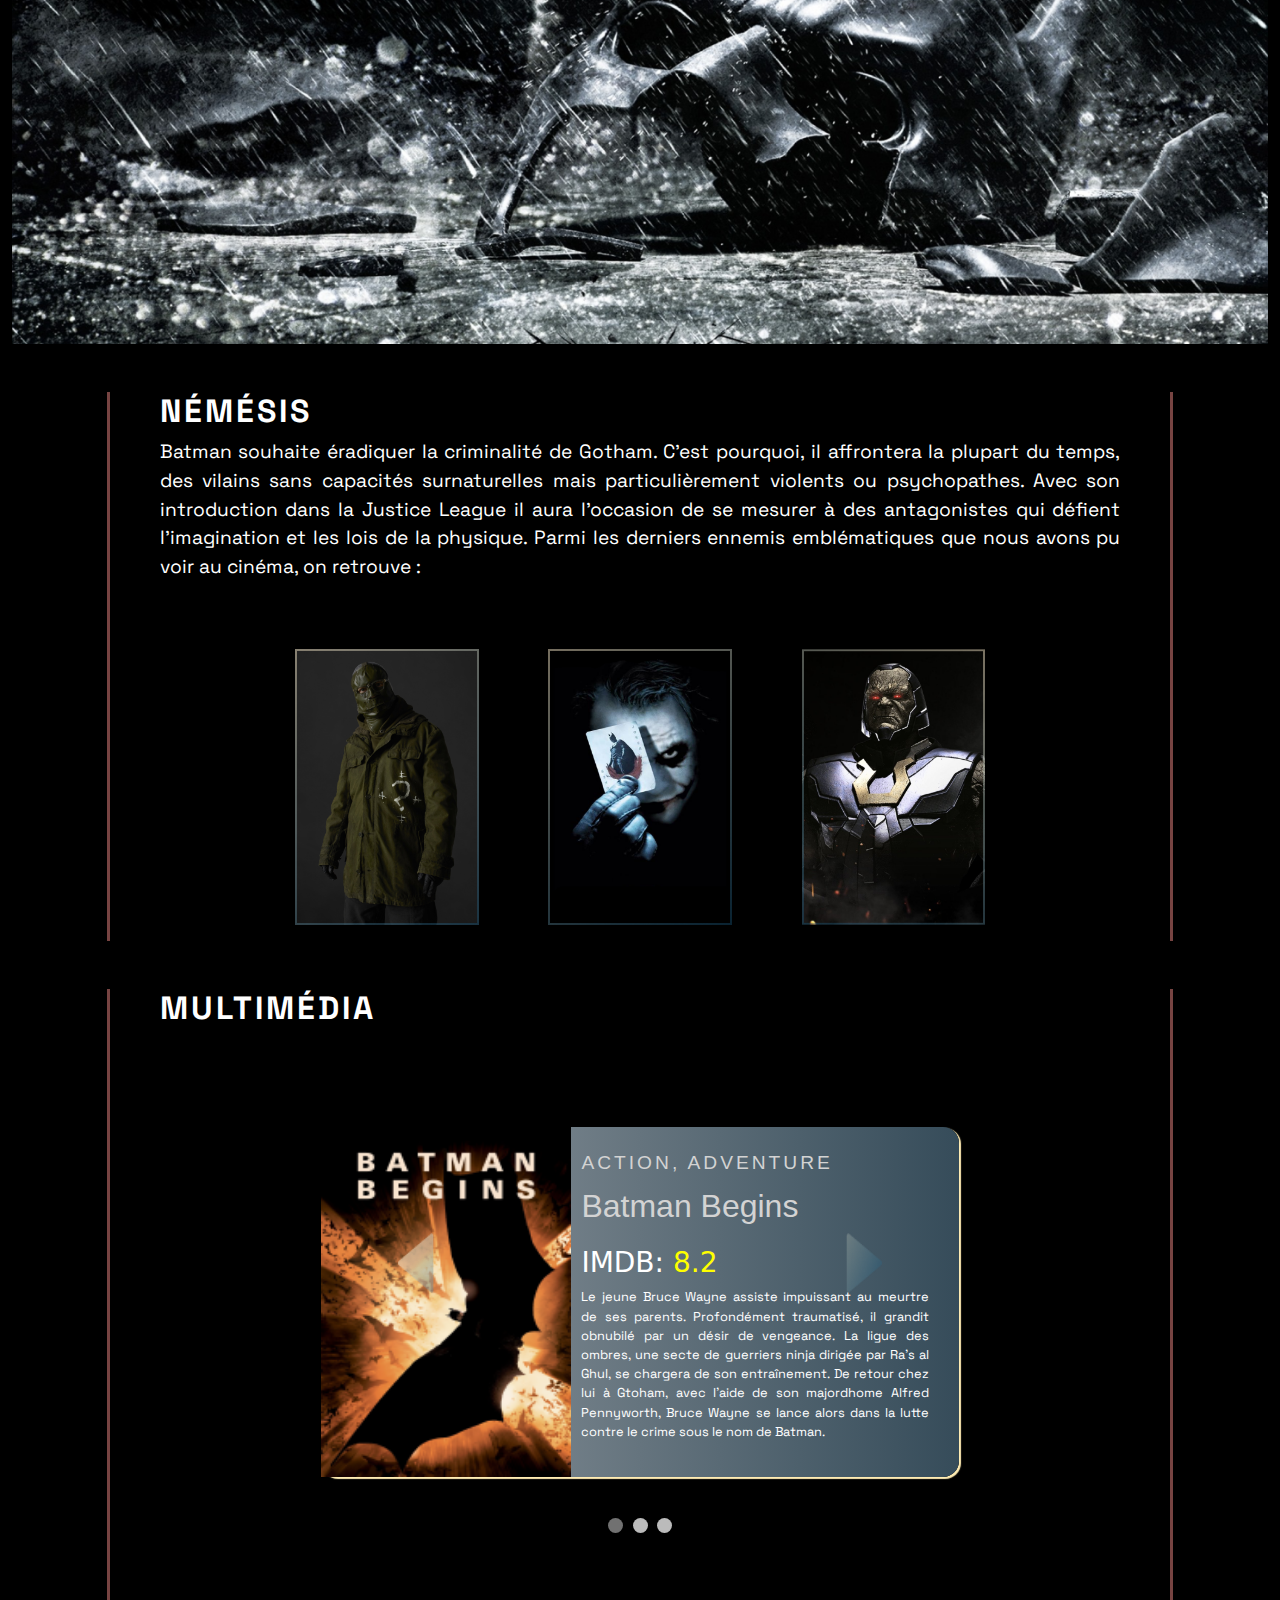
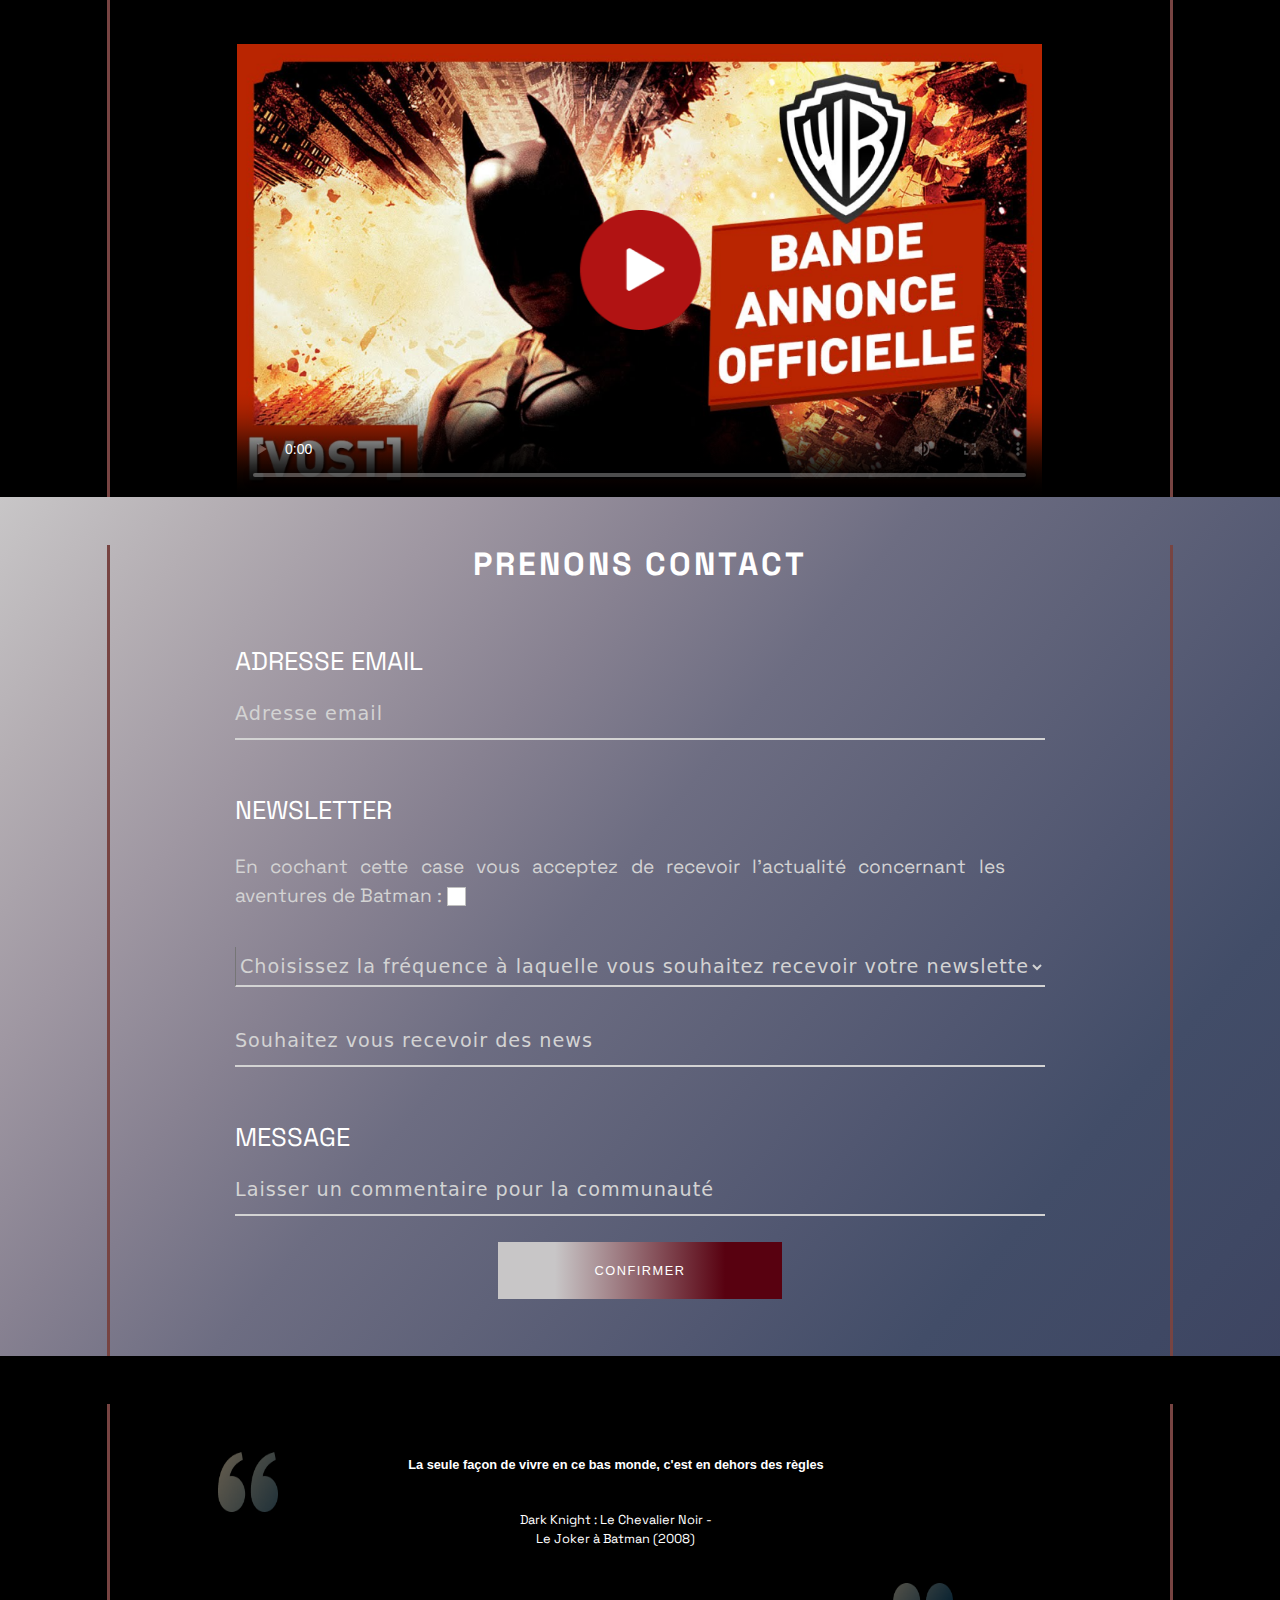
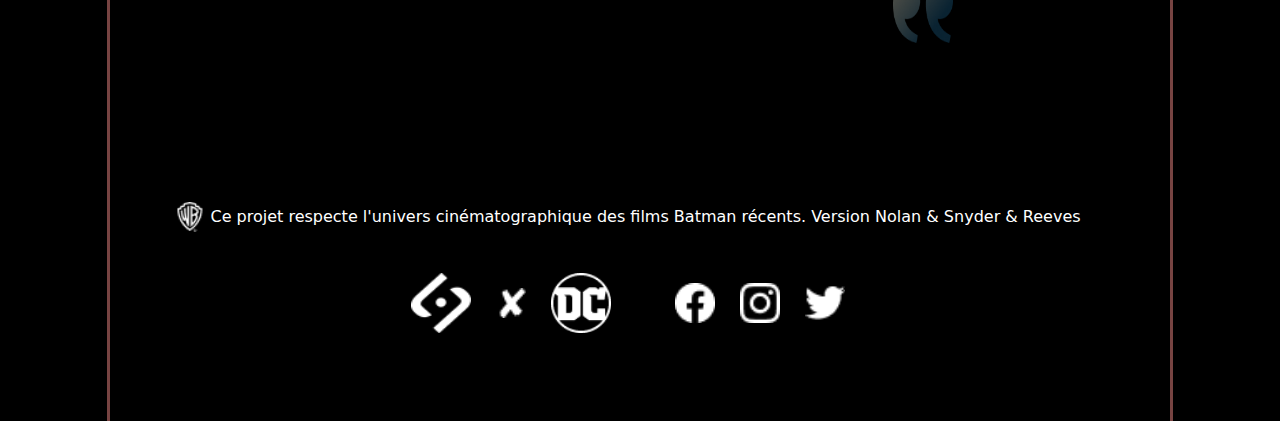
==== commit 3f1d2669: "home sauf animation fadein" ====
--- a/index.html
+++ b/index.html
@@ -184,17 +184,51 @@
 
         <div class="contain2 row justify-content-center align-content-center m-0 pt-5 p-0">
         <!-- MULTIMEDIA -->
+            <!-- CARDS SLIDE -->
             <div class="text-container2 row col-10 justify-content-center align-content-center">
                 <h2>MULTIM&Eacute;DIA</h2>
                 <div class="row justify-content-center align-items-center">
-                    <img src="./assets/Logos/Icones en + dans Home/icon_flèche_1.png" style="width:60px; height:60px">
+                    
                     <div class="slide-cont2 col-10 justify-content-center align-items-center">
-                        <img src="./assets/Illustrations/Home/Bathome8.png" style="width:60%; height:auto">
-                        <p>Lorem ipsum dolor sit, amet consectetur adipisicing elit. Quia placeat cum nam aut ab. In ea eum debitis fuga vel.</p>
-                    </div>
-                    
-                    <img src="./assets/Logos/Icones en + dans Home/icon_flèche_2.png" style="width:60px; height:60px">
-                </div>
+                        <img src="./assets/Illustrations/Home/Bathome8.png" style="width:40%; max-height: 350px;">
+                        <div style="width:60%; max-height: 350px; padding-left: 10px;">
+                            <h4 style="font-family: 'Radjahni', sans-serif; font-size: 1.5vw; color: lightgrey; padding-top: 3%; letter-spacing: 3px">ACTION, ADVENTURE</h4>
+                            <p style="font-family: 'Radjahni', sans-serif; font-size: 2.5vw; color: lightgrey">Batman Begins</p>
+                            <h3>IMDB: <span id="jaune" style="color: yellow;">8.2</span></h3>
+                            <p style="font-size: 1vw; padding-bottom: 2%;">Le jeune Bruce Wayne assiste impuissant au meurtre de ses parents. Profondément traumatisé, il grandit obnubilé par un désir de vengeance. La ligue des ombres, une secte de guerriers ninja dirigée par Ra's al Ghul, se chargera de son entraînement. De retour chez lui à Gtoham, avec l'aide de son majordhome Alfred Pennyworth, Bruce Wayne se lance alors dans la lutte contre le crime sous le nom de Batman.</p>
+                        </div>
+                    </div>
+                    
+                    <div class="slide-cont2 col-10 justify-content-center align-items-center">
+                        <img src="./assets/Illustrations/Home/Bathome10_slide_ba.png" style="width:40%; max-height: 350px;">
+                        <div style="width:60%; max-height: 350px; padding-left: 10px;">
+                            <h4 style="font-family: 'Radjahni', sans-serif; font-size: 1.5vw; color: lightgrey; padding-top: 3%; letter-spacing: 3px">ACTION, ADVENTURE</h4>
+                            <p style="font-family: 'Radjahni', sans-serif; font-size: 2.5vw; color: lightgrey">Batman Begins</p>
+                            <h3>IMDB: <span id="jaune" style="color: yellow;">10.2</span></h3>
+                            <p style="font-size: 1vw; padding-bottom: 2%;">Le jeune Bruce Wayne assiste impuissant au meurtre de ses parents. Profondément traumatisé, il grandit obnubilé par un désir de vengeance. La ligue des ombres, une secte de guerriers ninja dirigée par Ra's al Ghul, se chargera de son entraînement. De retour chez lui à Gtoham, avec l'aide de son majordhome Alfred Pennyworth, Bruce Wayne se lance alors dans la lutte contre le crime sous le nom de Batman.</p>
+                        </div>
+                    </div>
+
+                    <div class="slide-cont2 col-10 justify-content-center align-items-center">
+                        <img src="./assets/Illustrations/Home/Bathome11_slide_ba.png" style="width:40%; max-height: 350px;">
+                        <div style="width:60%; max-height: 350px; padding-left: 10px;">
+                            <h4 style="font-family: 'Radjahni', sans-serif; font-size: 1.5vw; color: lightgrey; padding-top: 3%; letter-spacing: 3px">ACTION, ADVENTURE</h4>
+                            <p style="font-family: 'Radjahni', sans-serif; font-size: 2.5vw; color: lightgrey">Batman Begins</p>
+                            <h3>IMDB: <span id="jaune" style="color: yellow;">12.2</span></h3>
+                            <p style="font-size: 1vw; padding-bottom: 2%;">Le jeune Bruce Wayne assiste impuissant au meurtre de ses parents. Profondément traumatisé, il grandit obnubilé par un désir de vengeance. La ligue des ombres, une secte de guerriers ninja dirigée par Ra's al Ghul, se chargera de son entraînement. De retour chez lui à Gtoham, avec l'aide de son majordhome Alfred Pennyworth, Bruce Wayne se lance alors dans la lutte contre le crime sous le nom de Batman.</p>
+                        </div>
+                    </div>
+                    
+                </div>
+                <img src="./assets/Logos/Icones en + dans Home/icon_flèche_1.png" style="width:60px; height:60px; position: absolute;margin-left: -35%;margin-top: 19%;" onclick="plusSlides(-1)">
+                <img src="./assets/Logos/Icones en + dans Home/icon_flèche_2.png" style="width:60px; height:60px; position: absolute;margin-left: 35%;margin-top: 19%;" onclick="plusSlides(1)">
+                
+                <div style="text-align:center; margin-top: -5%; margin-bottom: 10%;">
+                    <span class="dot" onclick="currentSlide(1)"></span> 
+                    <span class="dot" onclick="currentSlide(2)"></span> 
+                    <span class="dot" onclick="currentSlide(3)"></span> 
+                </div>
+
         <!-- BANDE ANNONCE -->
                 <div class="contain4 row justify-content-center align-items-center m-0 p-0">
                     <!-- <iframe id="myVideo" width="900" height="506" src="https://www.youtube.com/embed/jXrFsn9pcZY" title="YouTube video player" frameborder="0" allow="accelerometer; autoplay; clipboard-write; encrypted-media; gyroscope; picture-in-picture" allowfullscreen></iframe> -->
@@ -248,58 +282,67 @@
                         <img src="./assets/Logos/Icones en + dans Home/icon_guillemets_1.png" style="width:60px; height:60px">
                     </div>
                     
-                    <div class="slide-cont col-6" id="citation1">
+                    <div class="slide-cont col-6">
                         <h2>La seule façon de vivre en ce bas monde, c'est en dehors des règles</h2>
                         <p style="text-align:center">Dark Knight : Le Chevalier Noir - <br> Le Joker à Batman (2008) </p>
                     </div>   
                     
-                    <div class="slide-cont col-6" id="citation2">
+                    <div class="slide-cont col-6">
                         <h2>Soit on meurt en héros, soit on vit assez longtemps pour se voir endosser le rôle du méchant.</h2>
                         <p style="text-align:center">Dark Knight : Le Chevalier Noir - <br> Harvey Dent (2008) </p>
                     </div>
 
-                    <div class="slide-cont col-6" id="citation3">
+                    <div class="slide-cont col-6">
                         <h2>Le héros peut être en chacun, même en celui qui fait une chose aussi simple et rassurante que mettre un manteau sur les épaules d'un garçon et ainsi lui faire comprendre que le monde ne s'est pas écroulé.</h2>
                         <p style="text-align:center">Dark Knight : The Dark Knight Rises - <br> Batman à James Gordon (2012) </p>
                     </div>
 
-                    <div class="slide-cont col-6" id="citation4">
+                    <div class="slide-cont col-6">
                         <h2>Ah ! Tu crois que l'obscurité est ton allié. Tu n'a fait qu'adopter la pénombre. Moi je suis né dedans, j'ai été façonné par elle. Je n'ai découvert la lumière qu'a l'âge d'homme, et alors, elle m'a juste paru AVEUGLANTE!</h2>
                         <p style="text-align:center">Dark Knight : The Dark Knight Rises - <br> Bane à Batman (2012) </p>
                     </div>
 
-                    <div class="slide-cont col-6" id="citation5">
-                        <h2>Je vous prépare la batmoto monsieur ? - En pleine journée Alfred ? Pas très subtile. - La Lamborghini alors... beaucoup plus subtile.</h2>
+                    <div class="slide-cont col-6">
+                        <h2>- Je vous prépare la batmoto monsieur ? <br>- En pleine journée Alfred ? Pas très subtile. <br>- La Lamborghini alors... beaucoup plus subtile.</h2>
                         <p style="text-align:center">Dark Knight : The Dark Knight: Le Chevalier Noir  - <br> Alfred et Batman (2008) </p>
                     </div>
 
-                    <div class="slide-cont col-6" id="citation6">
+                    <div class="slide-cont col-6">
                         <h2>Freeze, t'es givré ! </h2>
                         <p style="text-align:center">Batman & Robin - <br> Batman à Mr Freeze (1997) </p>
                     </div>
 
-                    <div class="slide-cont col-6" id="citation7">
+                    <div class="slide-cont col-6">
                         <h2>La peur est un outil. Cette lumière qui déchire le ciel, ce n'est pas qu'un appel à l'aide. C'est un avertissement.</h2>
                         <p style="text-align:center">Batman - <br> Batman (2022) </p>
                     </div>
 
-                    <div class="slide-cont col-6" id="citation8">
-                        <ul>
-                            <li>Pourquoi tombons nous Bruce ?</li>
-                            <li>Pour mieux apprendre à nous relever. </li>
-                        </ul>
+                    <div class="slide-cont col-6">
+                        <h2>- Pourquoi tombons nous Bruce ?<br>- Pour mieux apprendre à nous relever. </li>
+                        </h2>
                         <p style="text-align:center">Batman Begins - <br> Thomas Wayne à Bruce Wayne 8 ans (2005) </p>
                     </div>
 
-                    <div class="slide-cont col-6" id="citation9">
+                    <div class="slide-cont col-6">
                         <h2>Des hommes tombent du ciel, les dieux crachent la foudre, des innoncents meurent. C'est comme cela que ça commence, monsieur. De la fureur, de la fièvre, un sentiment d'impuissance, qui rend les hommes bien... cruels.</h2>
                         <p style="text-align:center">Batman v Superman : l'aube de la justice - <br> Alfred à Batman (2016) </p>
                     </div>
 
-                    <div class="slide-cont-img col-2">
-                        <img src="./assets/Logos/Icones en + dans Home/icon_guillemets_2.png" style="width:60px; height:60px">
-                    </div>
-                    
+                    <div class="slide-cont-img col-2" style="padding-top: 13%;">
+                        <img src="./assets/Logos/Icones en + dans Home/icon_guillemets_2.png" style="width:60px; height:60px;">
+                    </div>
+
+                    <div class="text-footer" style="text-align:center; width:100%; margin-top: 5%;">
+                        <img src="./assets/Logos/icon_WB.png" width="30px" height="30px">  Ce projet respecte l'univers cinématographique des films Batman récents. Version Nolan & Snyder & Reeves
+                    </div>
+                    <div class="logos">
+                        <img src="./assets/Logos/logo_sayna_white.png" width="60px" height="60px">
+                        <img src="./assets/Logos/icon_x.png" width="30px" height="30px">
+                        <img src="./assets/Logos/icon_DC.png" width="60px" height="60px">
+                        <img src="./assets/Logos/icon_facebook.png" width="40px" height="40px" style="margin-left: 5%;">
+                        <img src="./assets/Logos/icon_ig.png" width="40px" height="40px">
+                        <img src="./assets/Logos/icon_tw.png" width="40px" height="40px">
+                    </div>
                 </div>
             </div>
         </div>
--- a/assets/css/style.css
+++ b/assets/css/style.css
@@ -49,6 +49,7 @@
 }
 .menu ul > li:hover {
     opacity: 0.8;
+    cursor: pointer;
 }
 
 .left-line {
@@ -94,7 +95,7 @@
     min-width: 3.5vw;
 }
 #bat:hover, #icon:hover {
-    filter: invert(22%) sepia(100%) saturate(1000%) hue-rotate(95deg) brightness(100%) contrast(370%);
+    filter: invert(26%) sepia(89%) saturate(1583%) hue-rotate(95deg) brightness(96%) contrast(106%);
 }
 
 #btn-heros, #btn-adversaires {
@@ -222,7 +223,8 @@
     background-image: linear-gradient(to right, #979fa4, #7e8991, #65747e, #4d606c, #364c5a);
     border-radius: 16px;
     padding-left: 0;
-    width: 53%;
+    width: 63%;
+    height: auto;
     margin: 9%;
     box-shadow: #ffecb3 1.3px 1.7px 1px;
 }
@@ -248,7 +250,6 @@
     border-right: 3px solid #774442;
     text-align: left;
     color: #fff;
-    height: 100vh;
 }
 .text-container6 h2 {
     font-family: 'Space Grotesk', sans-serif;
@@ -327,10 +328,10 @@
 }
 .text-container7 h2 {
     font-family: 'Radjahni', sans-serif;
-    font-weight: bold;
-    font-size: 1.5vw;
-    width: 95%;
-    text-align: center;
+    font-size: 1vw;
+    width: 95%;
+    text-align: center;
+    line-height: 2vw;
 }
 .text-container7 p {
     font-family: 'Space Grotesk', sans-serif;
@@ -342,4 +343,26 @@
 }
 .slide-cont-img {
     height: 300px;
+}
+
+.dot {
+    cursor: pointer;
+    height: 15px;
+    width: 15px;
+    margin: 0 2px;
+    background-color: #bbb;
+    border-radius: 50%;
+    display: inline-block;
+    transition: background-color 0.6s ease;
+  }
+  
+  .active, .dot:hover {
+    background-color: #717171;
+  }
+.logos {
+    margin: 3%;
+    text-align: center;
+}
+.logos img{
+    margin : 10px;
 }